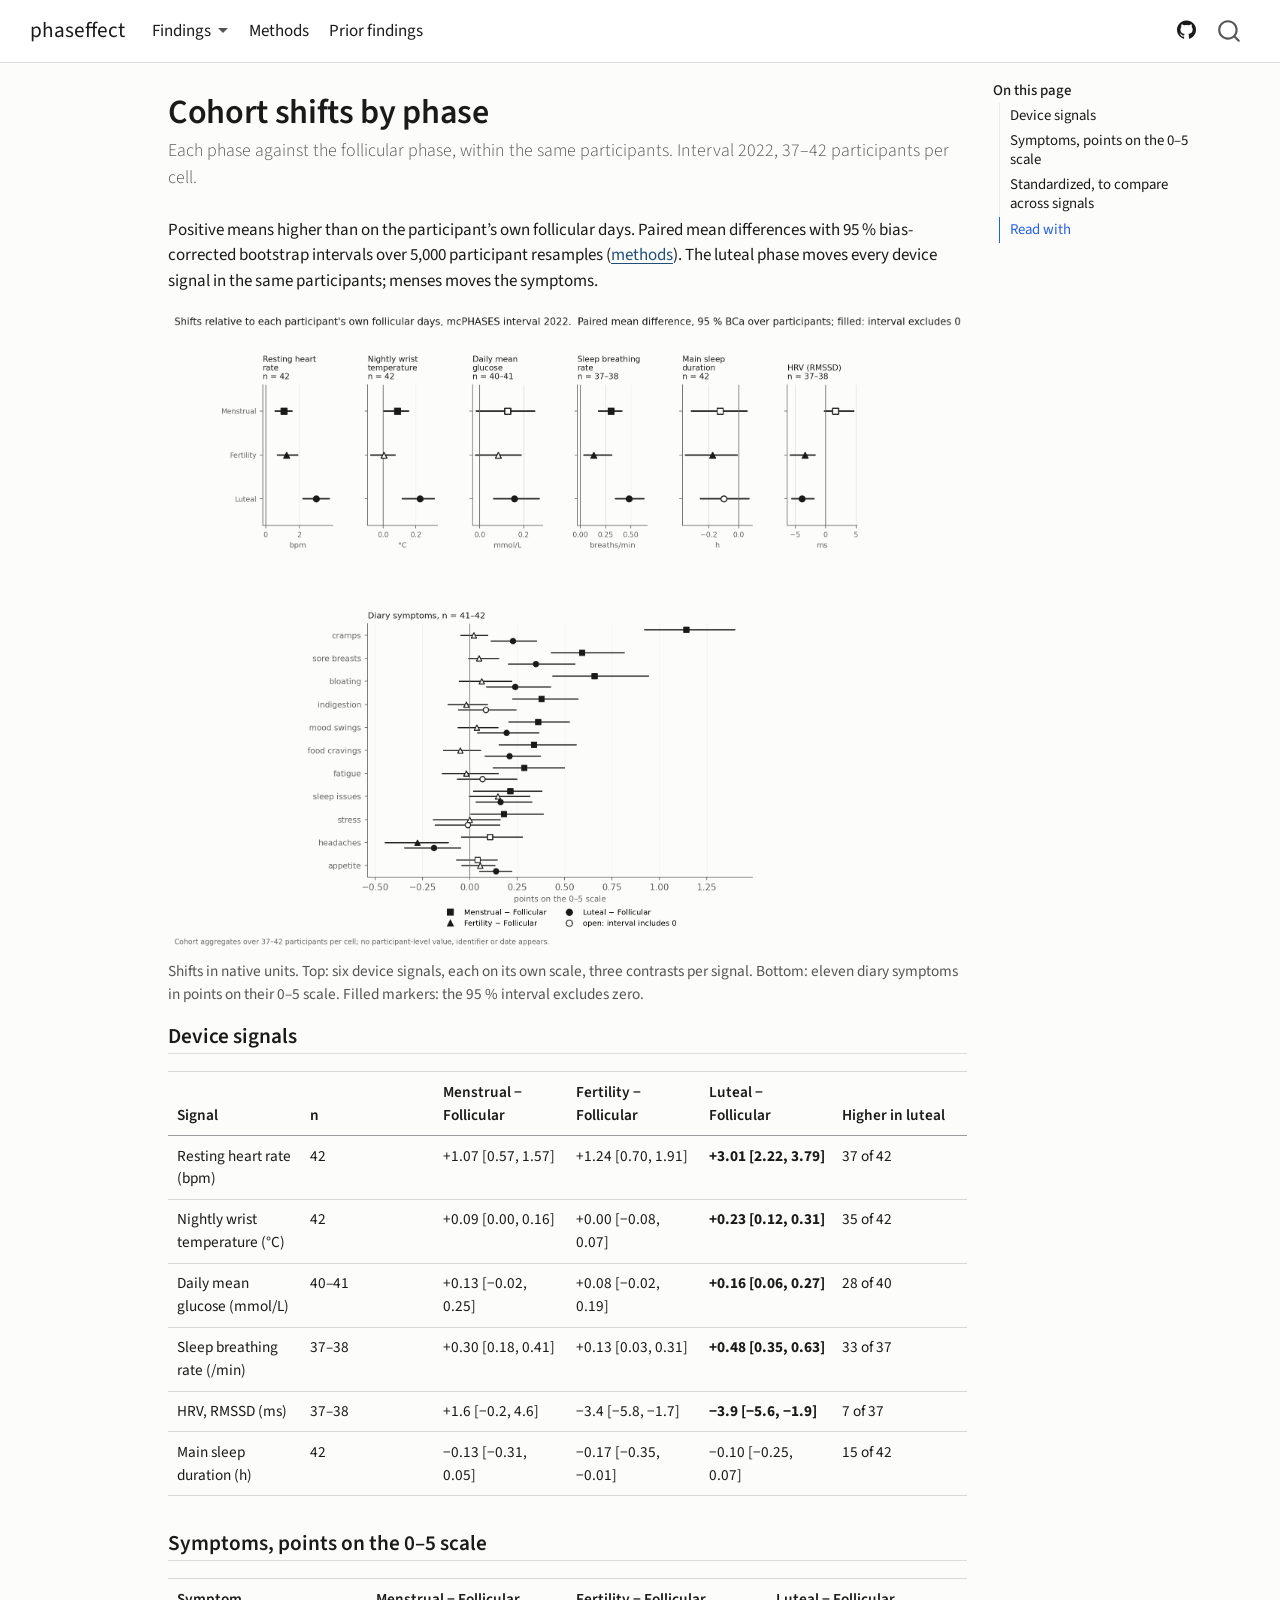
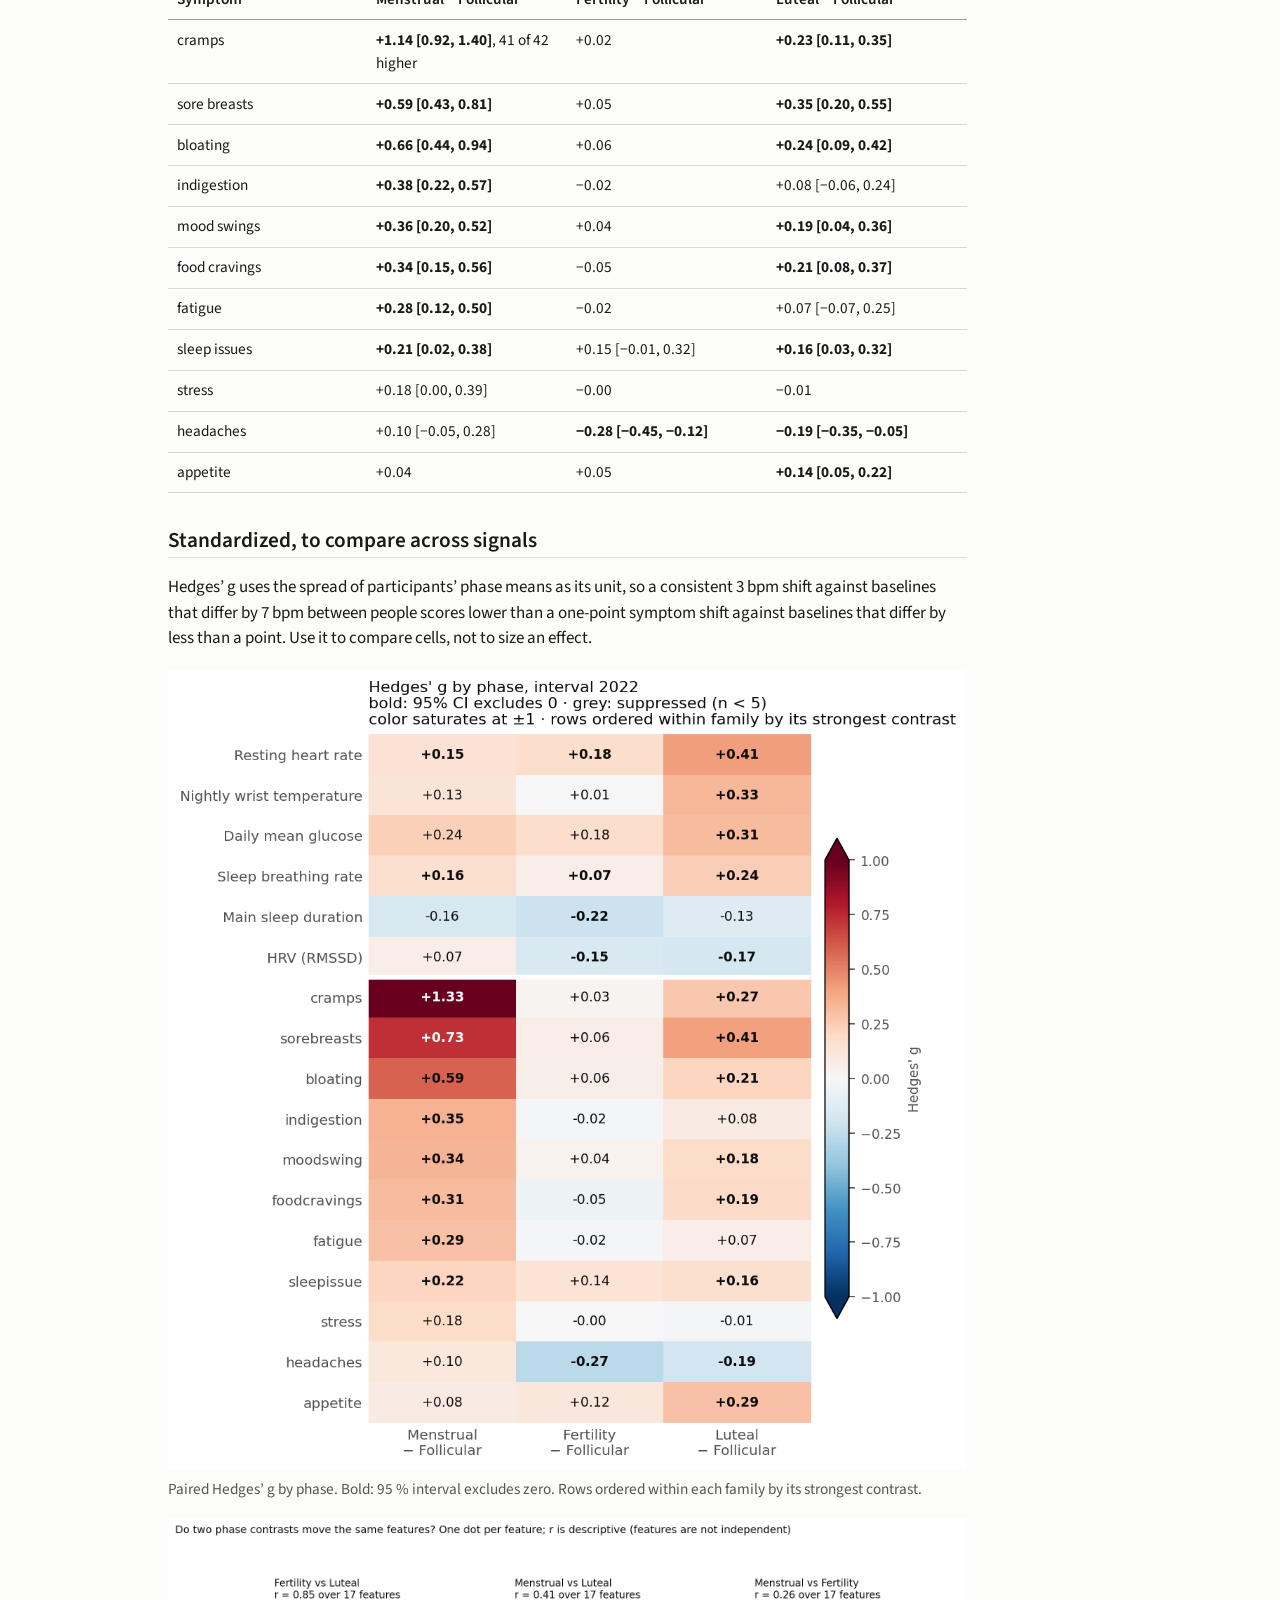
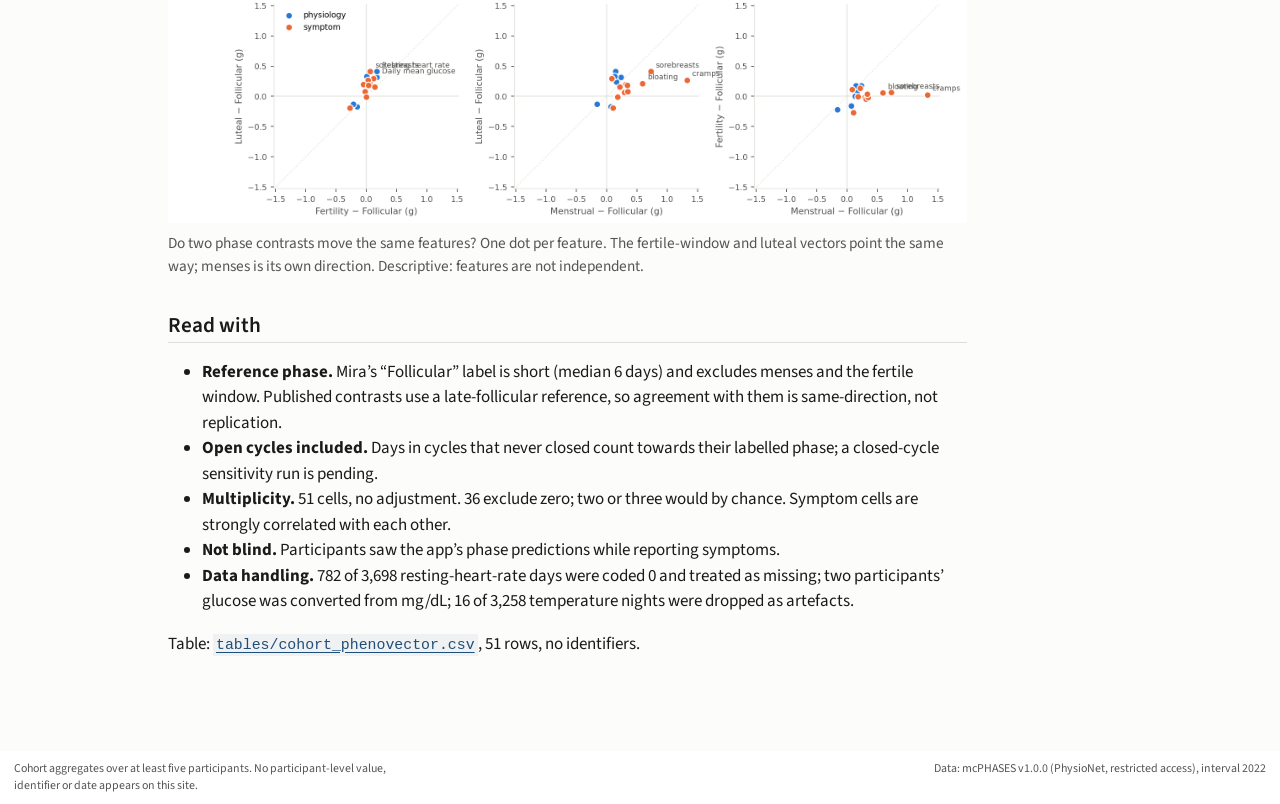
==== docs/cohort-shifts.html @ 72ca461b "Initial commit" ====
<!DOCTYPE html>
<html xmlns="http://www.w3.org/1999/xhtml" lang="en" xml:lang="en"><head>

<meta charset="utf-8">
<meta name="generator" content="quarto-1.8.27">

<meta name="viewport" content="width=device-width, initial-scale=1.0, user-scalable=yes">


<title>Cohort shifts by phase – phaseffect</title>
<style>
code{white-space: pre-wrap;}
span.smallcaps{font-variant: small-caps;}
div.columns{display: flex; gap: min(4vw, 1.5em);}
div.column{flex: auto; overflow-x: auto;}
div.hanging-indent{margin-left: 1.5em; text-indent: -1.5em;}
ul.task-list{list-style: none;}
ul.task-list li input[type="checkbox"] {
  width: 0.8em;
  margin: 0 0.8em 0.2em -1em; /* quarto-specific, see https://github.com/quarto-dev/quarto-cli/issues/4556 */ 
  vertical-align: middle;
}
</style>


<script src="site_libs/quarto-nav/quarto-nav.js"></script>
<script src="site_libs/quarto-nav/headroom.min.js"></script>
<script src="site_libs/clipboard/clipboard.min.js"></script>
<script src="site_libs/quarto-search/autocomplete.umd.js"></script>
<script src="site_libs/quarto-search/fuse.min.js"></script>
<script src="site_libs/quarto-search/quarto-search.js"></script>
<meta name="quarto:offset" content="./">
<script src="site_libs/quarto-html/quarto.js" type="module"></script>
<script src="site_libs/quarto-html/tabsets/tabsets.js" type="module"></script>
<script src="site_libs/quarto-html/axe/axe-check.js" type="module"></script>
<script src="site_libs/quarto-html/popper.min.js"></script>
<script src="site_libs/quarto-html/tippy.umd.min.js"></script>
<script src="site_libs/quarto-html/anchor.min.js"></script>
<link href="site_libs/quarto-html/tippy.css" rel="stylesheet">
<link href="site_libs/quarto-html/quarto-syntax-highlighting-ed96de9b727972fe78a7b5d16c58bf87.css" rel="stylesheet" id="quarto-text-highlighting-styles">
<script src="site_libs/bootstrap/bootstrap.min.js"></script>
<link href="site_libs/bootstrap/bootstrap-icons.css" rel="stylesheet">
<link href="site_libs/bootstrap/bootstrap-5b4ad623e5705c0698d39aec6f10cf02.min.css" rel="stylesheet" append-hash="true" id="quarto-bootstrap" data-mode="light">
<script id="quarto-search-options" type="application/json">{
  "location": "navbar",
  "copy-button": false,
  "collapse-after": 3,
  "panel-placement": "end",
  "type": "overlay",
  "limit": 50,
  "keyboard-shortcut": [
    "f",
    "/",
    "s"
  ],
  "show-item-context": false,
  "language": {
    "search-no-results-text": "No results",
    "search-matching-documents-text": "matching documents",
    "search-copy-link-title": "Copy link to search",
    "search-hide-matches-text": "Hide additional matches",
    "search-more-match-text": "more match in this document",
    "search-more-matches-text": "more matches in this document",
    "search-clear-button-title": "Clear",
    "search-text-placeholder": "",
    "search-detached-cancel-button-title": "Cancel",
    "search-submit-button-title": "Submit",
    "search-label": "Search"
  }
}</script>


<link rel="stylesheet" href="styles.css">
</head>

<body class="nav-fixed quarto-light">

<div id="quarto-search-results"></div>
  <header id="quarto-header" class="headroom fixed-top">
    <nav class="navbar navbar-expand-lg " data-bs-theme="dark">
      <div class="navbar-container container-fluid">
      <div class="navbar-brand-container mx-auto">
    <a class="navbar-brand" href="./index.html">
    <span class="navbar-title">phaseffect</span>
    </a>
  </div>
            <div id="quarto-search" class="" title="Search"></div>
          <button class="navbar-toggler" type="button" data-bs-toggle="collapse" data-bs-target="#navbarCollapse" aria-controls="navbarCollapse" role="menu" aria-expanded="false" aria-label="Toggle navigation" onclick="if (window.quartoToggleHeadroom) { window.quartoToggleHeadroom(); }">
  <span class="navbar-toggler-icon"></span>
</button>
          <div class="collapse navbar-collapse" id="navbarCollapse">
            <ul class="navbar-nav navbar-nav-scroll me-auto">
  <li class="nav-item dropdown ">
    <a class="nav-link dropdown-toggle" href="#" id="nav-menu-findings" role="link" data-bs-toggle="dropdown" aria-expanded="false">
 <span class="menu-text">Findings</span>
    </a>
    <ul class="dropdown-menu" aria-labelledby="nav-menu-findings">    
        <li>
    <a class="dropdown-item" href="./cohort-shifts.html">
 <span class="dropdown-text">Cohort shifts by phase</span></a>
  </li>  
        <li>
    <a class="dropdown-item" href="./repeatability.html">
 <span class="dropdown-text">Does a person’s shift repeat?</span></a>
  </li>  
    </ul>
  </li>
  <li class="nav-item">
    <a class="nav-link" href="./methods.html"> 
<span class="menu-text">Methods</span></a>
  </li>  
  <li class="nav-item">
    <a class="nav-link" href="./prior-findings.html"> 
<span class="menu-text">Prior findings</span></a>
  </li>  
</ul>
            <ul class="navbar-nav navbar-nav-scroll ms-auto">
  <li class="nav-item compact">
    <a class="nav-link" href="https://github.com/sangyu/phaseffect"> <i class="bi bi-github" role="img" aria-label="GitHub">
</i> 
<span class="menu-text"></span></a>
  </li>  
</ul>
          </div> <!-- /navcollapse -->
            <div class="quarto-navbar-tools">
</div>
      </div> <!-- /container-fluid -->
    </nav>
</header>
<!-- content -->
<div id="quarto-content" class="quarto-container page-columns page-rows-contents page-layout-article page-navbar">
<!-- sidebar -->
<!-- margin-sidebar -->
    <div id="quarto-margin-sidebar" class="sidebar margin-sidebar">
        <nav id="TOC" role="doc-toc" class="toc-active">
    <h2 id="toc-title">On this page</h2>
   
  <ul class="collapse">
  <li><a href="#device-signals" id="toc-device-signals" class="nav-link active" data-scroll-target="#device-signals">Device signals</a></li>
  <li><a href="#symptoms-points-on-the-05-scale" id="toc-symptoms-points-on-the-05-scale" class="nav-link" data-scroll-target="#symptoms-points-on-the-05-scale">Symptoms, points on the 0–5 scale</a></li>
  <li><a href="#standardized-to-compare-across-signals" id="toc-standardized-to-compare-across-signals" class="nav-link" data-scroll-target="#standardized-to-compare-across-signals">Standardized, to compare across signals</a></li>
  <li><a href="#read-with" id="toc-read-with" class="nav-link" data-scroll-target="#read-with">Read with</a></li>
  </ul>
</nav>
    </div>
<!-- main -->
<main class="content" id="quarto-document-content">

<header id="title-block-header" class="quarto-title-block default">
<div class="quarto-title">
<h1 class="title">Cohort shifts by phase</h1>
<p class="subtitle lead">Each phase against the follicular phase, within the same participants. Interval 2022, 37–42 participants per cell.</p>
</div>



<div class="quarto-title-meta">

    
  
    
  </div>
  


</header>


<p>Positive means higher than on the participant’s own follicular days. Paired mean differences with 95 % bias-corrected bootstrap intervals over 5,000 participant resamples (<a href="./methods.html">methods</a>). The luteal phase moves every device signal in the same participants; menses moves the symptoms.</p>
<div class="quarto-figure quarto-figure-left">
<figure class="figure">
<p><img src="figures/F1_cohort_shifts.png" class="img-fluid figure-img"></p>
<figcaption>Shifts in native units. Top: six device signals, each on its own scale, three contrasts per signal. Bottom: eleven diary symptoms in points on their 0–5 scale. Filled markers: the 95 % interval excludes zero.</figcaption>
</figure>
</div>
<section id="device-signals" class="level2">
<h2 class="anchored" data-anchor-id="device-signals">Device signals</h2>
<table class="caption-top table">
<colgroup>
<col style="width: 16%">
<col style="width: 16%">
<col style="width: 16%">
<col style="width: 16%">
<col style="width: 16%">
<col style="width: 16%">
</colgroup>
<thead>
<tr class="header">
<th>Signal</th>
<th>n</th>
<th>Menstrual − Follicular</th>
<th>Fertility − Follicular</th>
<th>Luteal − Follicular</th>
<th>Higher in luteal</th>
</tr>
</thead>
<tbody>
<tr class="odd">
<td>Resting heart rate (bpm)</td>
<td>42</td>
<td>+1.07 [0.57, 1.57]</td>
<td>+1.24 [0.70, 1.91]</td>
<td><strong>+3.01 [2.22, 3.79]</strong></td>
<td>37 of 42</td>
</tr>
<tr class="even">
<td>Nightly wrist temperature (°C)</td>
<td>42</td>
<td>+0.09 [0.00, 0.16]</td>
<td>+0.00 [−0.08, 0.07]</td>
<td><strong>+0.23 [0.12, 0.31]</strong></td>
<td>35 of 42</td>
</tr>
<tr class="odd">
<td>Daily mean glucose (mmol/L)</td>
<td>40–41</td>
<td>+0.13 [−0.02, 0.25]</td>
<td>+0.08 [−0.02, 0.19]</td>
<td><strong>+0.16 [0.06, 0.27]</strong></td>
<td>28 of 40</td>
</tr>
<tr class="even">
<td>Sleep breathing rate (/min)</td>
<td>37–38</td>
<td>+0.30 [0.18, 0.41]</td>
<td>+0.13 [0.03, 0.31]</td>
<td><strong>+0.48 [0.35, 0.63]</strong></td>
<td>33 of 37</td>
</tr>
<tr class="odd">
<td>HRV, RMSSD (ms)</td>
<td>37–38</td>
<td>+1.6 [−0.2, 4.6]</td>
<td>−3.4 [−5.8, −1.7]</td>
<td><strong>−3.9 [−5.6, −1.9]</strong></td>
<td>7 of 37</td>
</tr>
<tr class="even">
<td>Main sleep duration (h)</td>
<td>42</td>
<td>−0.13 [−0.31, 0.05]</td>
<td>−0.17 [−0.35, −0.01]</td>
<td>−0.10 [−0.25, 0.07]</td>
<td>15 of 42</td>
</tr>
</tbody>
</table>
</section>
<section id="symptoms-points-on-the-05-scale" class="level2">
<h2 class="anchored" data-anchor-id="symptoms-points-on-the-05-scale">Symptoms, points on the 0–5 scale</h2>
<table class="caption-top table">
<colgroup>
<col style="width: 25%">
<col style="width: 25%">
<col style="width: 25%">
<col style="width: 25%">
</colgroup>
<thead>
<tr class="header">
<th>Symptom</th>
<th>Menstrual − Follicular</th>
<th>Fertility − Follicular</th>
<th>Luteal − Follicular</th>
</tr>
</thead>
<tbody>
<tr class="odd">
<td>cramps</td>
<td><strong>+1.14 [0.92, 1.40]</strong>, 41 of 42 higher</td>
<td>+0.02</td>
<td><strong>+0.23 [0.11, 0.35]</strong></td>
</tr>
<tr class="even">
<td>sore breasts</td>
<td><strong>+0.59 [0.43, 0.81]</strong></td>
<td>+0.05</td>
<td><strong>+0.35 [0.20, 0.55]</strong></td>
</tr>
<tr class="odd">
<td>bloating</td>
<td><strong>+0.66 [0.44, 0.94]</strong></td>
<td>+0.06</td>
<td><strong>+0.24 [0.09, 0.42]</strong></td>
</tr>
<tr class="even">
<td>indigestion</td>
<td><strong>+0.38 [0.22, 0.57]</strong></td>
<td>−0.02</td>
<td>+0.08 [−0.06, 0.24]</td>
</tr>
<tr class="odd">
<td>mood swings</td>
<td><strong>+0.36 [0.20, 0.52]</strong></td>
<td>+0.04</td>
<td><strong>+0.19 [0.04, 0.36]</strong></td>
</tr>
<tr class="even">
<td>food cravings</td>
<td><strong>+0.34 [0.15, 0.56]</strong></td>
<td>−0.05</td>
<td><strong>+0.21 [0.08, 0.37]</strong></td>
</tr>
<tr class="odd">
<td>fatigue</td>
<td><strong>+0.28 [0.12, 0.50]</strong></td>
<td>−0.02</td>
<td>+0.07 [−0.07, 0.25]</td>
</tr>
<tr class="even">
<td>sleep issues</td>
<td><strong>+0.21 [0.02, 0.38]</strong></td>
<td>+0.15 [−0.01, 0.32]</td>
<td><strong>+0.16 [0.03, 0.32]</strong></td>
</tr>
<tr class="odd">
<td>stress</td>
<td>+0.18 [0.00, 0.39]</td>
<td>−0.00</td>
<td>−0.01</td>
</tr>
<tr class="even">
<td>headaches</td>
<td>+0.10 [−0.05, 0.28]</td>
<td><strong>−0.28 [−0.45, −0.12]</strong></td>
<td><strong>−0.19 [−0.35, −0.05]</strong></td>
</tr>
<tr class="odd">
<td>appetite</td>
<td>+0.04</td>
<td>+0.05</td>
<td><strong>+0.14 [0.05, 0.22]</strong></td>
</tr>
</tbody>
</table>
</section>
<section id="standardized-to-compare-across-signals" class="level2">
<h2 class="anchored" data-anchor-id="standardized-to-compare-across-signals">Standardized, to compare across signals</h2>
<p>Hedges’ g uses the spread of participants’ phase means as its unit, so a consistent 3 bpm shift against baselines that differ by 7 bpm between people scores lower than a one-point symptom shift against baselines that differ by less than a point. Use it to compare cells, not to size an effect.</p>
<div class="quarto-figure quarto-figure-left">
<figure class="figure">
<p><img src="figures/P2_phenovector_heatmap.png" class="img-fluid figure-img"></p>
<figcaption>Paired Hedges’ g by phase. Bold: 95 % interval excludes zero. Rows ordered within each family by its strongest contrast.</figcaption>
</figure>
</div>
<div class="quarto-figure quarto-figure-left">
<figure class="figure">
<p><img src="figures/P3_vector_pairs.png" class="img-fluid figure-img"></p>
<figcaption>Do two phase contrasts move the same features? One dot per feature. The fertile-window and luteal vectors point the same way; menses is its own direction. Descriptive: features are not independent.</figcaption>
</figure>
</div>
</section>
<section id="read-with" class="level2">
<h2 class="anchored" data-anchor-id="read-with">Read with</h2>
<ul>
<li><strong>Reference phase.</strong> Mira’s “Follicular” label is short (median 6 days) and excludes menses and the fertile window. Published contrasts use a late-follicular reference, so agreement with them is same-direction, not replication.</li>
<li><strong>Open cycles included.</strong> Days in cycles that never closed count towards their labelled phase; a closed-cycle sensitivity run is pending.</li>
<li><strong>Multiplicity.</strong> 51 cells, no adjustment. 36 exclude zero; two or three would by chance. Symptom cells are strongly correlated with each other.</li>
<li><strong>Not blind.</strong> Participants saw the app’s phase predictions while reporting symptoms.</li>
<li><strong>Data handling.</strong> 782 of 3,698 resting-heart-rate days were coded 0 and treated as missing; two participants’ glucose was converted from mg/dL; 16 of 3,258 temperature nights were dropped as artefacts.</li>
</ul>
<p>Table: <a href="tables/cohort_phenovector.csv"><code>tables/cohort_phenovector.csv</code></a>, 51 rows, no identifiers.</p>


</section>

</main> <!-- /main -->
<script id="quarto-html-after-body" type="application/javascript">
  window.document.addEventListener("DOMContentLoaded", function (event) {
    const icon = "";
    const anchorJS = new window.AnchorJS();
    anchorJS.options = {
      placement: 'right',
      icon: icon
    };
    anchorJS.add('.anchored');
    const isCodeAnnotation = (el) => {
      for (const clz of el.classList) {
        if (clz.startsWith('code-annotation-')) {                     
          return true;
        }
      }
      return false;
    }
    const onCopySuccess = function(e) {
      // button target
      const button = e.trigger;
      // don't keep focus
      button.blur();
      // flash "checked"
      button.classList.add('code-copy-button-checked');
      var currentTitle = button.getAttribute("title");
      button.setAttribute("title", "Copied!");
      let tooltip;
      if (window.bootstrap) {
        button.setAttribute("data-bs-toggle", "tooltip");
        button.setAttribute("data-bs-placement", "left");
        button.setAttribute("data-bs-title", "Copied!");
        tooltip = new bootstrap.Tooltip(button, 
          { trigger: "manual", 
            customClass: "code-copy-button-tooltip",
            offset: [0, -8]});
        tooltip.show();    
      }
      setTimeout(function() {
        if (tooltip) {
          tooltip.hide();
          button.removeAttribute("data-bs-title");
          button.removeAttribute("data-bs-toggle");
          button.removeAttribute("data-bs-placement");
        }
        button.setAttribute("title", currentTitle);
        button.classList.remove('code-copy-button-checked');
      }, 1000);
      // clear code selection
      e.clearSelection();
    }
    const getTextToCopy = function(trigger) {
      const outerScaffold = trigger.parentElement.cloneNode(true);
      const codeEl = outerScaffold.querySelector('code');
      for (const childEl of codeEl.children) {
        if (isCodeAnnotation(childEl)) {
          childEl.remove();
        }
      }
      return codeEl.innerText;
    }
    const clipboard = new window.ClipboardJS('.code-copy-button:not([data-in-quarto-modal])', {
      text: getTextToCopy
    });
    clipboard.on('success', onCopySuccess);
    if (window.document.getElementById('quarto-embedded-source-code-modal')) {
      const clipboardModal = new window.ClipboardJS('.code-copy-button[data-in-quarto-modal]', {
        text: getTextToCopy,
        container: window.document.getElementById('quarto-embedded-source-code-modal')
      });
      clipboardModal.on('success', onCopySuccess);
    }
      var localhostRegex = new RegExp(/^(?:http|https):\/\/localhost\:?[0-9]*\//);
      var mailtoRegex = new RegExp(/^mailto:/);
        var filterRegex = new RegExp("https:\/\/sangyu\.github\.io\/phaseffect");
      var isInternal = (href) => {
          return filterRegex.test(href) || localhostRegex.test(href) || mailtoRegex.test(href);
      }
      // Inspect non-navigation links and adorn them if external
     var links = window.document.querySelectorAll('a[href]:not(.nav-link):not(.navbar-brand):not(.toc-action):not(.sidebar-link):not(.sidebar-item-toggle):not(.pagination-link):not(.no-external):not([aria-hidden]):not(.dropdown-item):not(.quarto-navigation-tool):not(.about-link)');
      for (var i=0; i<links.length; i++) {
        const link = links[i];
        if (!isInternal(link.href)) {
          // undo the damage that might have been done by quarto-nav.js in the case of
          // links that we want to consider external
          if (link.dataset.originalHref !== undefined) {
            link.href = link.dataset.originalHref;
          }
            // target, if specified
            link.setAttribute("target", "_blank");
            if (link.getAttribute("rel") === null) {
              link.setAttribute("rel", "noopener");
            }
        }
      }
    function tippyHover(el, contentFn, onTriggerFn, onUntriggerFn) {
      const config = {
        allowHTML: true,
        maxWidth: 500,
        delay: 100,
        arrow: false,
        appendTo: function(el) {
            return el.parentElement;
        },
        interactive: true,
        interactiveBorder: 10,
        theme: 'quarto',
        placement: 'bottom-start',
      };
      if (contentFn) {
        config.content = contentFn;
      }
      if (onTriggerFn) {
        config.onTrigger = onTriggerFn;
      }
      if (onUntriggerFn) {
        config.onUntrigger = onUntriggerFn;
      }
      window.tippy(el, config); 
    }
    const noterefs = window.document.querySelectorAll('a[role="doc-noteref"]');
    for (var i=0; i<noterefs.length; i++) {
      const ref = noterefs[i];
      tippyHover(ref, function() {
        // use id or data attribute instead here
        let href = ref.getAttribute('data-footnote-href') || ref.getAttribute('href');
        try { href = new URL(href).hash; } catch {}
        const id = href.replace(/^#\/?/, "");
        const note = window.document.getElementById(id);
        if (note) {
          return note.innerHTML;
        } else {
          return "";
        }
      });
    }
    const xrefs = window.document.querySelectorAll('a.quarto-xref');
    const processXRef = (id, note) => {
      // Strip column container classes
      const stripColumnClz = (el) => {
        el.classList.remove("page-full", "page-columns");
        if (el.children) {
          for (const child of el.children) {
            stripColumnClz(child);
          }
        }
      }
      stripColumnClz(note)
      if (id === null || id.startsWith('sec-')) {
        // Special case sections, only their first couple elements
        const container = document.createElement("div");
        if (note.children && note.children.length > 2) {
          container.appendChild(note.children[0].cloneNode(true));
          for (let i = 1; i < note.children.length; i++) {
            const child = note.children[i];
            if (child.tagName === "P" && child.innerText === "") {
              continue;
            } else {
              container.appendChild(child.cloneNode(true));
              break;
            }
          }
          if (window.Quarto?.typesetMath) {
            window.Quarto.typesetMath(container);
          }
          return container.innerHTML
        } else {
          if (window.Quarto?.typesetMath) {
            window.Quarto.typesetMath(note);
          }
          return note.innerHTML;
        }
      } else {
        // Remove any anchor links if they are present
        const anchorLink = note.querySelector('a.anchorjs-link');
        if (anchorLink) {
          anchorLink.remove();
        }
        if (window.Quarto?.typesetMath) {
          window.Quarto.typesetMath(note);
        }
        if (note.classList.contains("callout")) {
          return note.outerHTML;
        } else {
          return note.innerHTML;
        }
      }
    }
    for (var i=0; i<xrefs.length; i++) {
      const xref = xrefs[i];
      tippyHover(xref, undefined, function(instance) {
        instance.disable();
        let url = xref.getAttribute('href');
        let hash = undefined; 
        if (url.startsWith('#')) {
          hash = url;
        } else {
          try { hash = new URL(url).hash; } catch {}
        }
        if (hash) {
          const id = hash.replace(/^#\/?/, "");
          const note = window.document.getElementById(id);
          if (note !== null) {
            try {
              const html = processXRef(id, note.cloneNode(true));
              instance.setContent(html);
            } finally {
              instance.enable();
              instance.show();
            }
          } else {
            // See if we can fetch this
            fetch(url.split('#')[0])
            .then(res => res.text())
            .then(html => {
              const parser = new DOMParser();
              const htmlDoc = parser.parseFromString(html, "text/html");
              const note = htmlDoc.getElementById(id);
              if (note !== null) {
                const html = processXRef(id, note);
                instance.setContent(html);
              } 
            }).finally(() => {
              instance.enable();
              instance.show();
            });
          }
        } else {
          // See if we can fetch a full url (with no hash to target)
          // This is a special case and we should probably do some content thinning / targeting
          fetch(url)
          .then(res => res.text())
          .then(html => {
            const parser = new DOMParser();
            const htmlDoc = parser.parseFromString(html, "text/html");
            const note = htmlDoc.querySelector('main.content');
            if (note !== null) {
              // This should only happen for chapter cross references
              // (since there is no id in the URL)
              // remove the first header
              if (note.children.length > 0 && note.children[0].tagName === "HEADER") {
                note.children[0].remove();
              }
              const html = processXRef(null, note);
              instance.setContent(html);
            } 
          }).finally(() => {
            instance.enable();
            instance.show();
          });
        }
      }, function(instance) {
      });
    }
        let selectedAnnoteEl;
        const selectorForAnnotation = ( cell, annotation) => {
          let cellAttr = 'data-code-cell="' + cell + '"';
          let lineAttr = 'data-code-annotation="' +  annotation + '"';
          const selector = 'span[' + cellAttr + '][' + lineAttr + ']';
          return selector;
        }
        const selectCodeLines = (annoteEl) => {
          const doc = window.document;
          const targetCell = annoteEl.getAttribute("data-target-cell");
          const targetAnnotation = annoteEl.getAttribute("data-target-annotation");
          const annoteSpan = window.document.querySelector(selectorForAnnotation(targetCell, targetAnnotation));
          const lines = annoteSpan.getAttribute("data-code-lines").split(",");
          const lineIds = lines.map((line) => {
            return targetCell + "-" + line;
          })
          let top = null;
          let height = null;
          let parent = null;
          if (lineIds.length > 0) {
              //compute the position of the single el (top and bottom and make a div)
              const el = window.document.getElementById(lineIds[0]);
              top = el.offsetTop;
              height = el.offsetHeight;
              parent = el.parentElement.parentElement;
            if (lineIds.length > 1) {
              const lastEl = window.document.getElementById(lineIds[lineIds.length - 1]);
              const bottom = lastEl.offsetTop + lastEl.offsetHeight;
              height = bottom - top;
            }
            if (top !== null && height !== null && parent !== null) {
              // cook up a div (if necessary) and position it 
              let div = window.document.getElementById("code-annotation-line-highlight");
              if (div === null) {
                div = window.document.createElement("div");
                div.setAttribute("id", "code-annotation-line-highlight");
                div.style.position = 'absolute';
                parent.appendChild(div);
              }
              div.style.top = top - 2 + "px";
              div.style.height = height + 4 + "px";
              div.style.left = 0;
              let gutterDiv = window.document.getElementById("code-annotation-line-highlight-gutter");
              if (gutterDiv === null) {
                gutterDiv = window.document.createElement("div");
                gutterDiv.setAttribute("id", "code-annotation-line-highlight-gutter");
                gutterDiv.style.position = 'absolute';
                const codeCell = window.document.getElementById(targetCell);
                const gutter = codeCell.querySelector('.code-annotation-gutter');
                gutter.appendChild(gutterDiv);
              }
              gutterDiv.style.top = top - 2 + "px";
              gutterDiv.style.height = height + 4 + "px";
            }
            selectedAnnoteEl = annoteEl;
          }
        };
        const unselectCodeLines = () => {
          const elementsIds = ["code-annotation-line-highlight", "code-annotation-line-highlight-gutter"];
          elementsIds.forEach((elId) => {
            const div = window.document.getElementById(elId);
            if (div) {
              div.remove();
            }
          });
          selectedAnnoteEl = undefined;
        };
          // Handle positioning of the toggle
      window.addEventListener(
        "resize",
        throttle(() => {
          elRect = undefined;
          if (selectedAnnoteEl) {
            selectCodeLines(selectedAnnoteEl);
          }
        }, 10)
      );
      function throttle(fn, ms) {
      let throttle = false;
      let timer;
        return (...args) => {
          if(!throttle) { // first call gets through
              fn.apply(this, args);
              throttle = true;
          } else { // all the others get throttled
              if(timer) clearTimeout(timer); // cancel #2
              timer = setTimeout(() => {
                fn.apply(this, args);
                timer = throttle = false;
              }, ms);
          }
        };
      }
        // Attach click handler to the DT
        const annoteDls = window.document.querySelectorAll('dt[data-target-cell]');
        for (const annoteDlNode of annoteDls) {
          annoteDlNode.addEventListener('click', (event) => {
            const clickedEl = event.target;
            if (clickedEl !== selectedAnnoteEl) {
              unselectCodeLines();
              const activeEl = window.document.querySelector('dt[data-target-cell].code-annotation-active');
              if (activeEl) {
                activeEl.classList.remove('code-annotation-active');
              }
              selectCodeLines(clickedEl);
              clickedEl.classList.add('code-annotation-active');
            } else {
              // Unselect the line
              unselectCodeLines();
              clickedEl.classList.remove('code-annotation-active');
            }
          });
        }
    const findCites = (el) => {
      const parentEl = el.parentElement;
      if (parentEl) {
        const cites = parentEl.dataset.cites;
        if (cites) {
          return {
            el,
            cites: cites.split(' ')
          };
        } else {
          return findCites(el.parentElement)
        }
      } else {
        return undefined;
      }
    };
    var bibliorefs = window.document.querySelectorAll('a[role="doc-biblioref"]');
    for (var i=0; i<bibliorefs.length; i++) {
      const ref = bibliorefs[i];
      const citeInfo = findCites(ref);
      if (citeInfo) {
        tippyHover(citeInfo.el, function() {
          var popup = window.document.createElement('div');
          citeInfo.cites.forEach(function(cite) {
            var citeDiv = window.document.createElement('div');
            citeDiv.classList.add('hanging-indent');
            citeDiv.classList.add('csl-entry');
            var biblioDiv = window.document.getElementById('ref-' + cite);
            if (biblioDiv) {
              citeDiv.innerHTML = biblioDiv.innerHTML;
            }
            popup.appendChild(citeDiv);
          });
          return popup.innerHTML;
        });
      }
    }
  });
  </script>
</div> <!-- /content -->
<footer class="footer">
  <div class="nav-footer">
    <div class="nav-footer-left">
<p>Cohort aggregates over at least five participants. No participant-level value, identifier or date appears on this site.</p>
</div>   
    <div class="nav-footer-center">
      &nbsp;
    </div>
    <div class="nav-footer-right">
<p>Data: mcPHASES v1.0.0 (PhysioNet, restricted access), interval 2022</p>
</div>
  </div>
</footer>




</body></html>
---- docs/site_libs/quarto-html/tippy.css ----
.tippy-box[data-animation=fade][data-state=hidden]{opacity:0}[data-tippy-root]{max-width:calc(100vw - 10px)}.tippy-box{position:relative;background-color:#333;color:#fff;border-radius:4px;font-size:14px;line-height:1.4;white-space:normal;outline:0;transition-property:transform,visibility,opacity}.tippy-box[data-placement^=top]>.tippy-arrow{bottom:0}.tippy-box[data-placement^=top]>.tippy-arrow:before{bottom:-7px;left:0;border-width:8px 8px 0;border-top-color:initial;transform-origin:center top}.tippy-box[data-placement^=bottom]>.tippy-arrow{top:0}.tippy-box[data-placement^=bottom]>.tippy-arrow:before{top:-7px;left:0;border-width:0 8px 8px;border-bottom-color:initial;transform-origin:center bottom}.tippy-box[data-placement^=left]>.tippy-arrow{right:0}.tippy-box[data-placement^=left]>.tippy-arrow:before{border-width:8px 0 8px 8px;border-left-color:initial;right:-7px;transform-origin:center left}.tippy-box[data-placement^=right]>.tippy-arrow{left:0}.tippy-box[data-placement^=right]>.tippy-arrow:before{left:-7px;border-width:8px 8px 8px 0;border-right-color:initial;transform-origin:center right}.tippy-box[data-inertia][data-state=visible]{transition-timing-function:cubic-bezier(.54,1.5,.38,1.11)}.tippy-arrow{width:16px;height:16px;color:#333}.tippy-arrow:before{content:"";position:absolute;border-color:transparent;border-style:solid}.tippy-content{position:relative;padding:5px 9px;z-index:1}
---- docs/site_libs/quarto-html/quarto-syntax-highlighting-ed96de9b727972fe78a7b5d16c58bf87.css ----
/* quarto syntax highlight colors */
:root {
  --quarto-hl-ot-color: #003B4F;
  --quarto-hl-at-color: #657422;
  --quarto-hl-ss-color: #20794D;
  --quarto-hl-an-color: #5E5E5E;
  --quarto-hl-fu-color: #4758AB;
  --quarto-hl-st-color: #20794D;
  --quarto-hl-cf-color: #003B4F;
  --quarto-hl-op-color: #5E5E5E;
  --quarto-hl-er-color: #AD0000;
  --quarto-hl-bn-color: #AD0000;
  --quarto-hl-al-color: #AD0000;
  --quarto-hl-va-color: #111111;
  --quarto-hl-bu-color: inherit;
  --quarto-hl-ex-color: inherit;
  --quarto-hl-pp-color: #AD0000;
  --quarto-hl-in-color: #5E5E5E;
  --quarto-hl-vs-color: #20794D;
  --quarto-hl-wa-color: #5E5E5E;
  --quarto-hl-do-color: #5E5E5E;
  --quarto-hl-im-color: #00769E;
  --quarto-hl-ch-color: #20794D;
  --quarto-hl-dt-color: #AD0000;
  --quarto-hl-fl-color: #AD0000;
  --quarto-hl-co-color: #5E5E5E;
  --quarto-hl-cv-color: #5E5E5E;
  --quarto-hl-cn-color: #8f5902;
  --quarto-hl-sc-color: #5E5E5E;
  --quarto-hl-dv-color: #AD0000;
  --quarto-hl-kw-color: #003B4F;
}

/* other quarto variables */
:root {
  --quarto-font-monospace: SFMono-Regular, Menlo, Monaco, Consolas, "Liberation Mono", "Courier New", monospace;
}

/* syntax highlight based on Pandoc's rules */
pre > code.sourceCode > span {
  color: #003B4F;
}

code.sourceCode > span {
  color: #003B4F;
}

div.sourceCode,
div.sourceCode pre.sourceCode {
  color: #003B4F;
}

/* Normal */
code span {
  color: #003B4F;
}

/* Alert */
code span.al {
  color: #AD0000;
  font-style: inherit;
}

/* Annotation */
code span.an {
  color: #5E5E5E;
  font-style: inherit;
}

/* Attribute */
code span.at {
  color: #657422;
  font-style: inherit;
}

/* BaseN */
code span.bn {
  color: #AD0000;
  font-style: inherit;
}

/* BuiltIn */
code span.bu {
  font-style: inherit;
}

/* ControlFlow */
code span.cf {
  color: #003B4F;
  font-weight: bold;
  font-style: inherit;
}

/* Char */
code span.ch {
  color: #20794D;
  font-style: inherit;
}

/* Constant */
code span.cn {
  color: #8f5902;
  font-style: inherit;
}

/* Comment */
code span.co {
  color: #5E5E5E;
  font-style: inherit;
}

/* CommentVar */
code span.cv {
  color: #5E5E5E;
  font-style: italic;
}

/* Documentation */
code span.do {
  color: #5E5E5E;
  font-style: italic;
}

/* DataType */
code span.dt {
  color: #AD0000;
  font-style: inherit;
}

/* DecVal */
code span.dv {
  color: #AD0000;
  font-style: inherit;
}

/* Error */
code span.er {
  color: #AD0000;
  font-style: inherit;
}

/* Extension */
code span.ex {
  font-style: inherit;
}

/* Float */
code span.fl {
  color: #AD0000;
  font-style: inherit;
}

/* Function */
code span.fu {
  color: #4758AB;
  font-style: inherit;
}

/* Import */
code span.im {
  color: #00769E;
  font-style: inherit;
}

/* Information */
code span.in {
  color: #5E5E5E;
  font-style: inherit;
}

/* Keyword */
code span.kw {
  color: #003B4F;
  font-weight: bold;
  font-style: inherit;
}

/* Operator */
code span.op {
  color: #5E5E5E;
  font-style: inherit;
}

/* Other */
code span.ot {
  color: #003B4F;
  font-style: inherit;
}

/* Preprocessor */
code span.pp {
  color: #AD0000;
  font-style: inherit;
}

/* SpecialChar */
code span.sc {
  color: #5E5E5E;
  font-style: inherit;
}

/* SpecialString */
code span.ss {
  color: #20794D;
  font-style: inherit;
}

/* String */
code span.st {
  color: #20794D;
  font-style: inherit;
}

/* Variable */
code span.va {
  color: #111111;
  font-style: inherit;
}

/* VerbatimString */
code span.vs {
  color: #20794D;
  font-style: inherit;
}

/* Warning */
code span.wa {
  color: #5E5E5E;
  font-style: italic;
}

.prevent-inlining {
  content: "</";
}

/*# sourceMappingURL=0920dd6d7437995b8cdf7429764427b1.css.map */
---- docs/styles.css ----
/* paper-and-ink */
:root {
  --ink: #1a1a1a;
  --ink2: #555;
  --paper: #fcfcfa;
  --rule: #ddd;
}
body { background: var(--paper); color: var(--ink); }
.navbar { background: #fff !important; border-bottom: 1px solid var(--rule); }
.navbar .navbar-brand, .navbar a { color: var(--ink) !important; }
h1.title { font-weight: 600; letter-spacing: -0.01em; }
.subtitle.lead { color: var(--ink2); font-size: 1.05rem; }
h2 { font-size: 1.25rem; font-weight: 600; margin-top: 2rem; border-bottom: 1px solid var(--rule); padding-bottom: 0.2rem; }
figure img, .quarto-figure img, img { max-width: 100%; height: auto; }
figcaption, .figure-caption { color: var(--ink2); font-size: 0.9rem; text-align: left; }
table { font-size: 0.9rem; }
table th { font-weight: 600; }
.small { font-size: 0.85rem; color: var(--ink2); }
.page-footer, .nav-footer { color: var(--ink2); font-size: 0.85rem; }
.callout { border-left-color: var(--ink2); }
a { color: #1f4e79; }
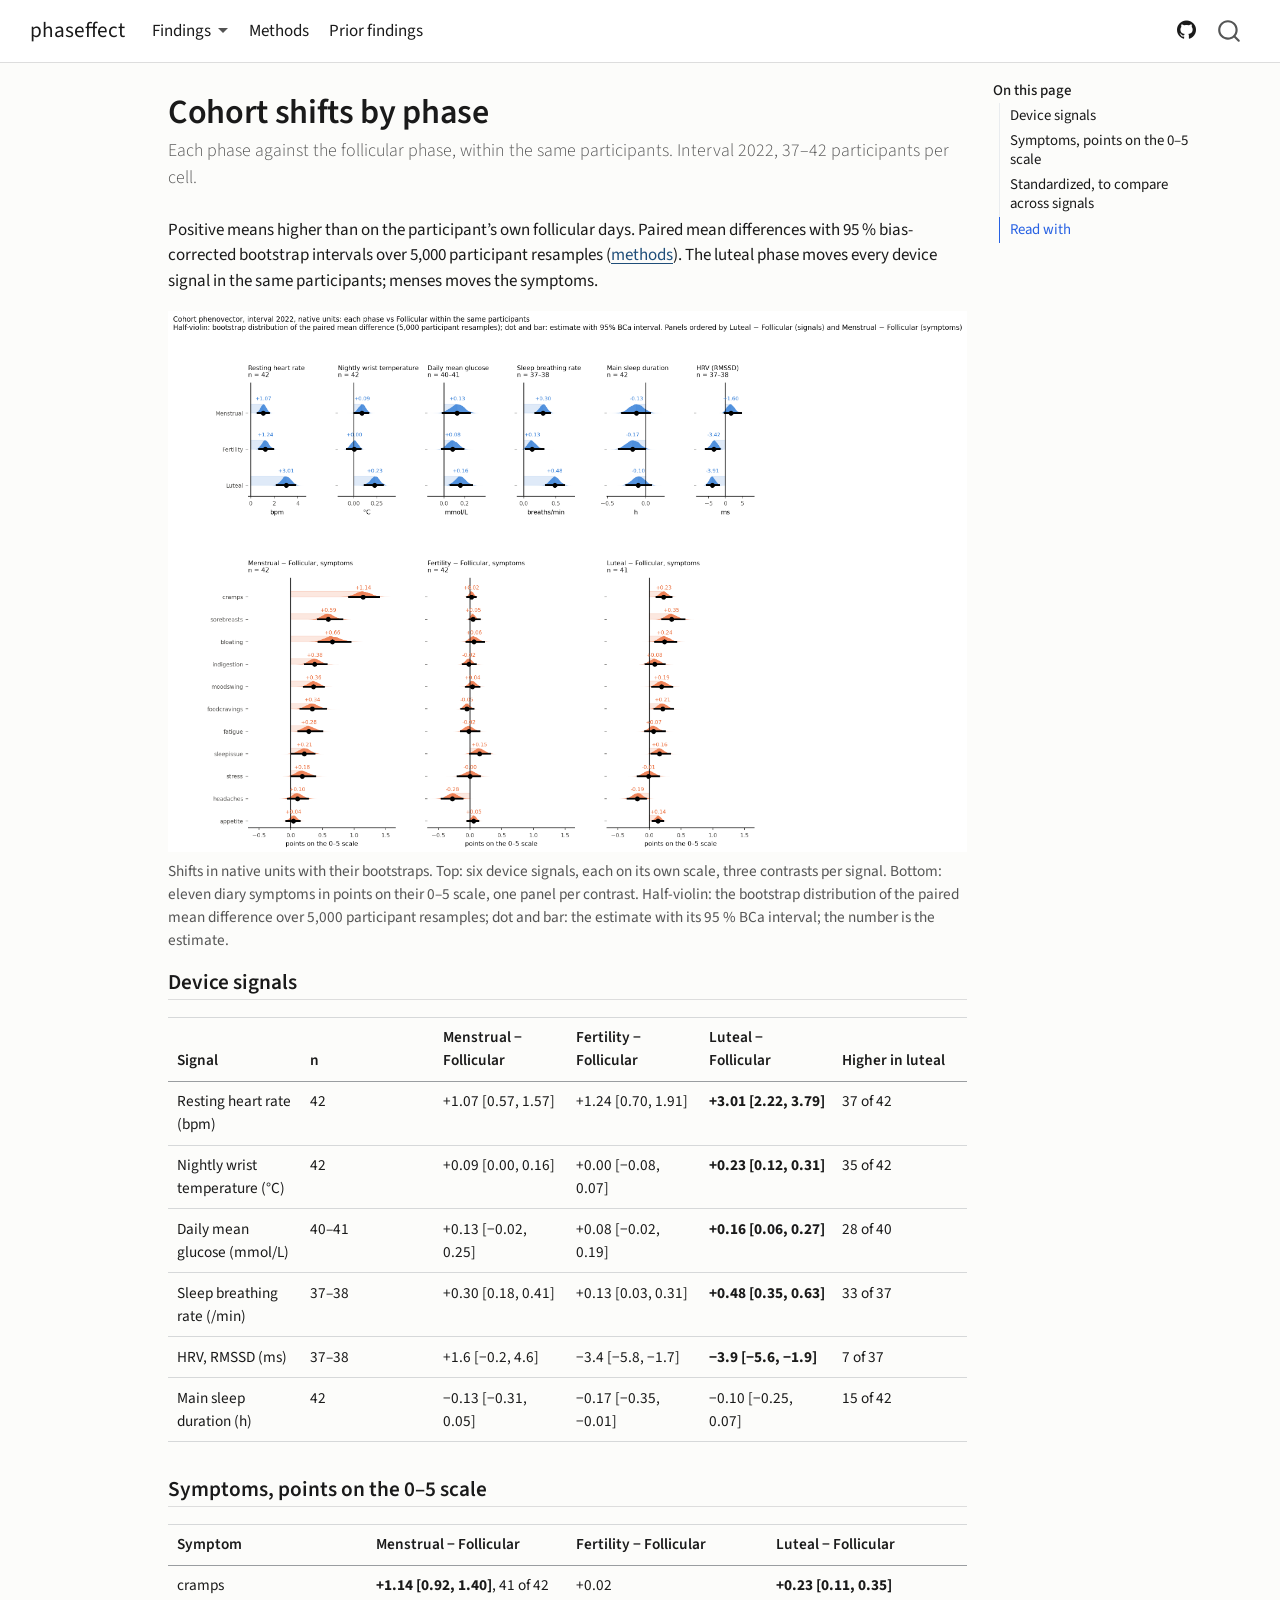
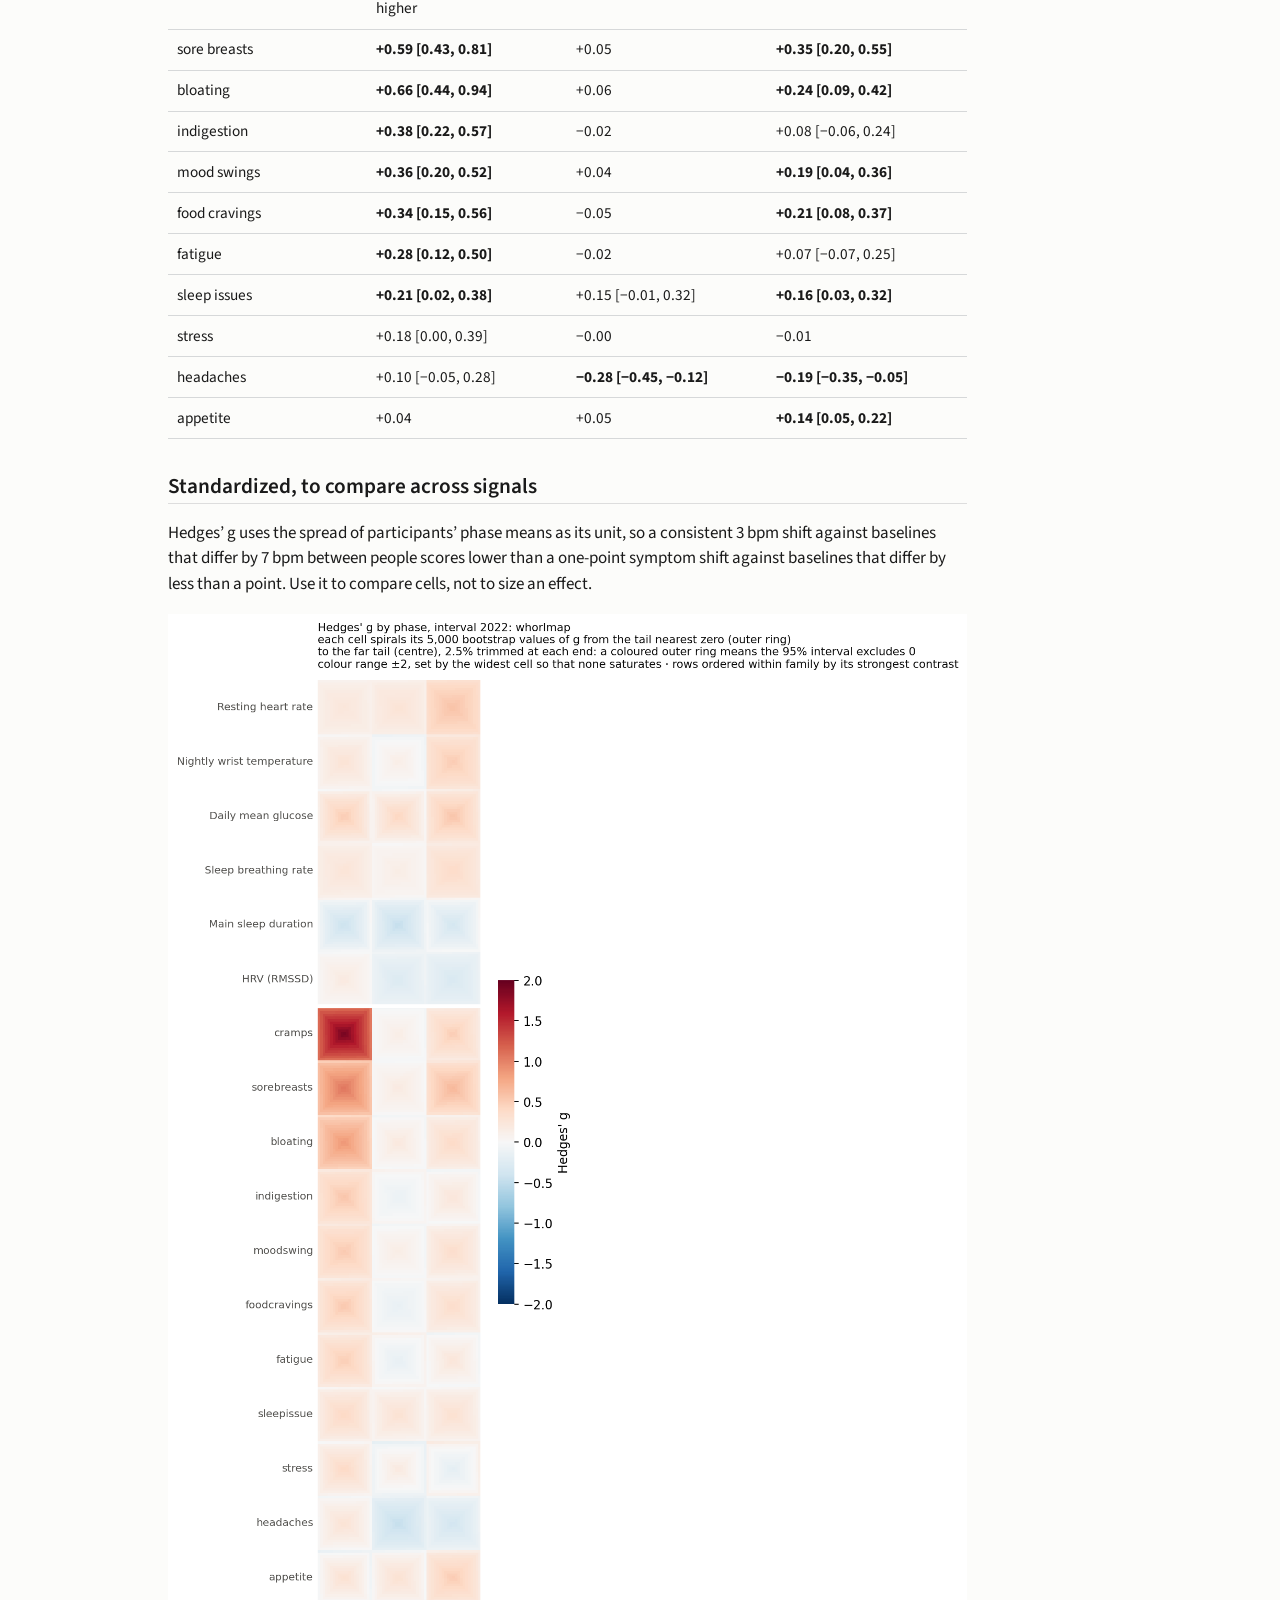
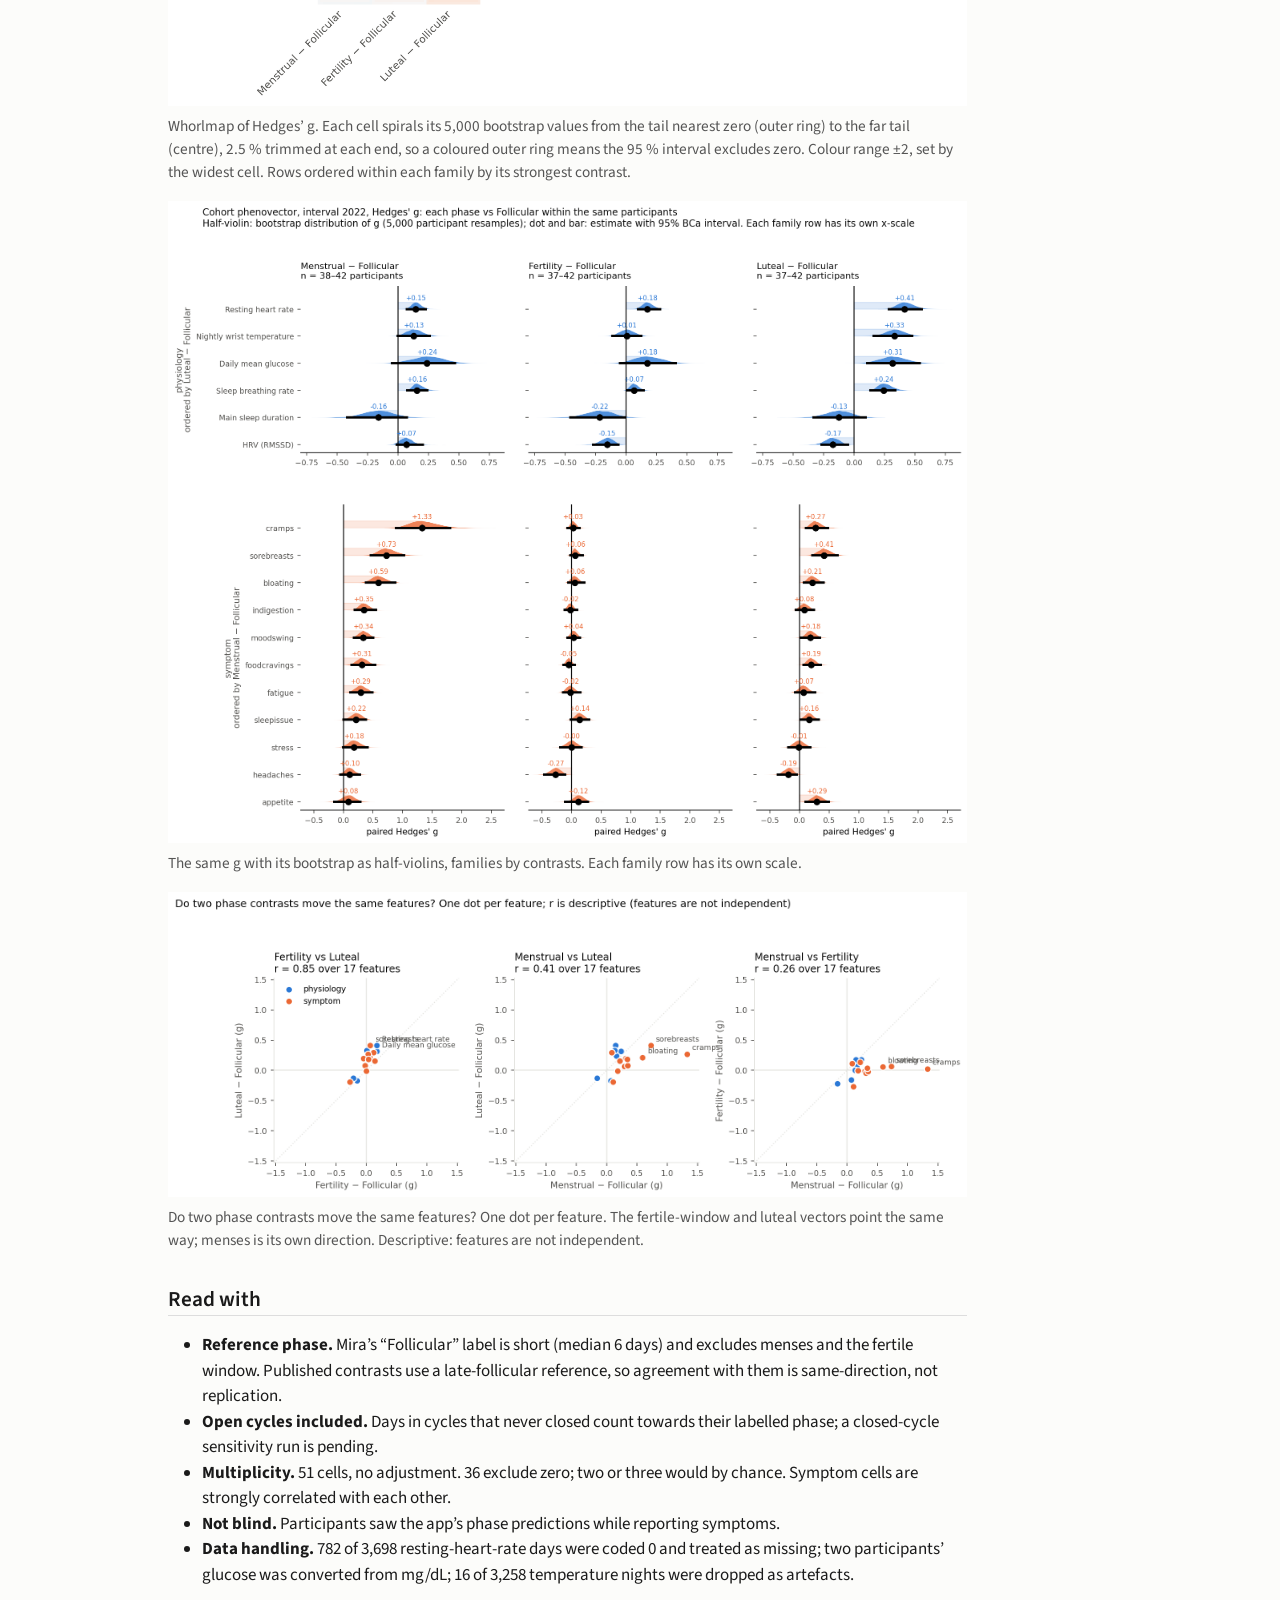
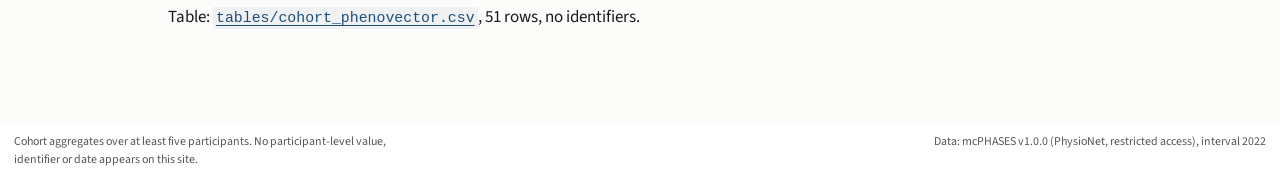
==== commit d60bc3fc: "update forest and whorl" ====
--- a/docs/cohort-shifts.html
+++ b/docs/cohort-shifts.html
@@ -169,8 +169,8 @@
 <p>Positive means higher than on the participant’s own follicular days. Paired mean differences with 95 % bias-corrected bootstrap intervals over 5,000 participant resamples (<a href="./methods.html">methods</a>). The luteal phase moves every device signal in the same participants; menses moves the symptoms.</p>
 <div class="quarto-figure quarto-figure-left">
 <figure class="figure">
-<p><img src="figures/F1_cohort_shifts.png" class="img-fluid figure-img"></p>
-<figcaption>Shifts in native units. Top: six device signals, each on its own scale, three contrasts per signal. Bottom: eleven diary symptoms in points on their 0–5 scale. Filled markers: the 95 % interval excludes zero.</figcaption>
+<p><img src="figures/P1_phenovector_forest.png" class="img-fluid figure-img"></p>
+<figcaption>Shifts in native units with their bootstraps. Top: six device signals, each on its own scale, three contrasts per signal. Bottom: eleven diary symptoms in points on their 0–5 scale, one panel per contrast. Half-violin: the bootstrap distribution of the paired mean difference over 5,000 participant resamples; dot and bar: the estimate with its 95 % BCa interval; the number is the estimate.</figcaption>
 </figure>
 </div>
 <section id="device-signals" class="level2">
@@ -338,8 +338,14 @@
 <p>Hedges’ g uses the spread of participants’ phase means as its unit, so a consistent 3 bpm shift against baselines that differ by 7 bpm between people scores lower than a one-point symptom shift against baselines that differ by less than a point. Use it to compare cells, not to size an effect.</p>
 <div class="quarto-figure quarto-figure-left">
 <figure class="figure">
-<p><img src="figures/P2_phenovector_heatmap.png" class="img-fluid figure-img"></p>
-<figcaption>Paired Hedges’ g by phase. Bold: 95 % interval excludes zero. Rows ordered within each family by its strongest contrast.</figcaption>
+<p><img src="figures/P2_phenovector_whorlmap.png" class="img-fluid figure-img"></p>
+<figcaption>Whorlmap of Hedges’ g. Each cell spirals its 5,000 bootstrap values from the tail nearest zero (outer ring) to the far tail (centre), 2.5 % trimmed at each end, so a coloured outer ring means the 95 % interval excludes zero. Colour range ±2, set by the widest cell. Rows ordered within each family by its strongest contrast.</figcaption>
+</figure>
+</div>
+<div class="quarto-figure quarto-figure-left">
+<figure class="figure">
+<p><img src="figures/P4_phenovector_forest_g.png" class="img-fluid figure-img"></p>
+<figcaption>The same g with its bootstrap as half-violins, families by contrasts. Each family row has its own scale.</figcaption>
 </figure>
 </div>
 <div class="quarto-figure quarto-figure-left">
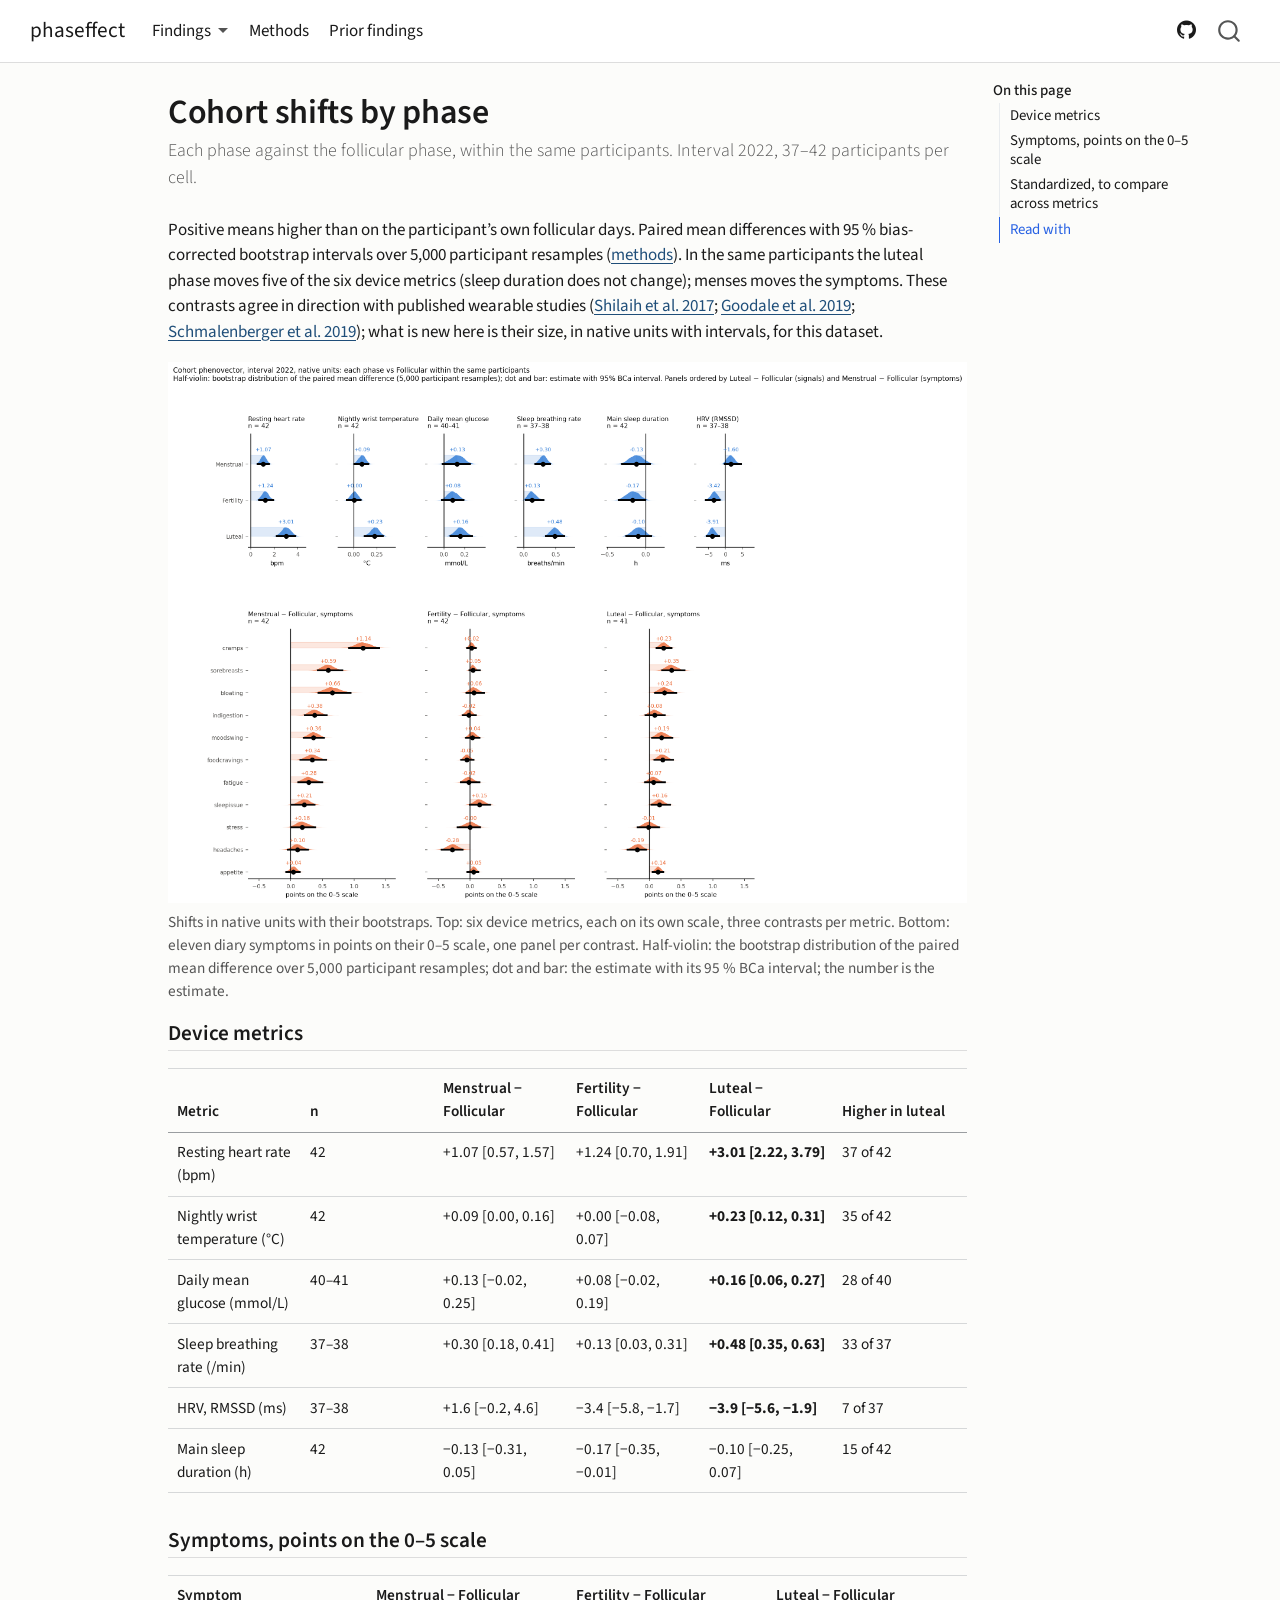
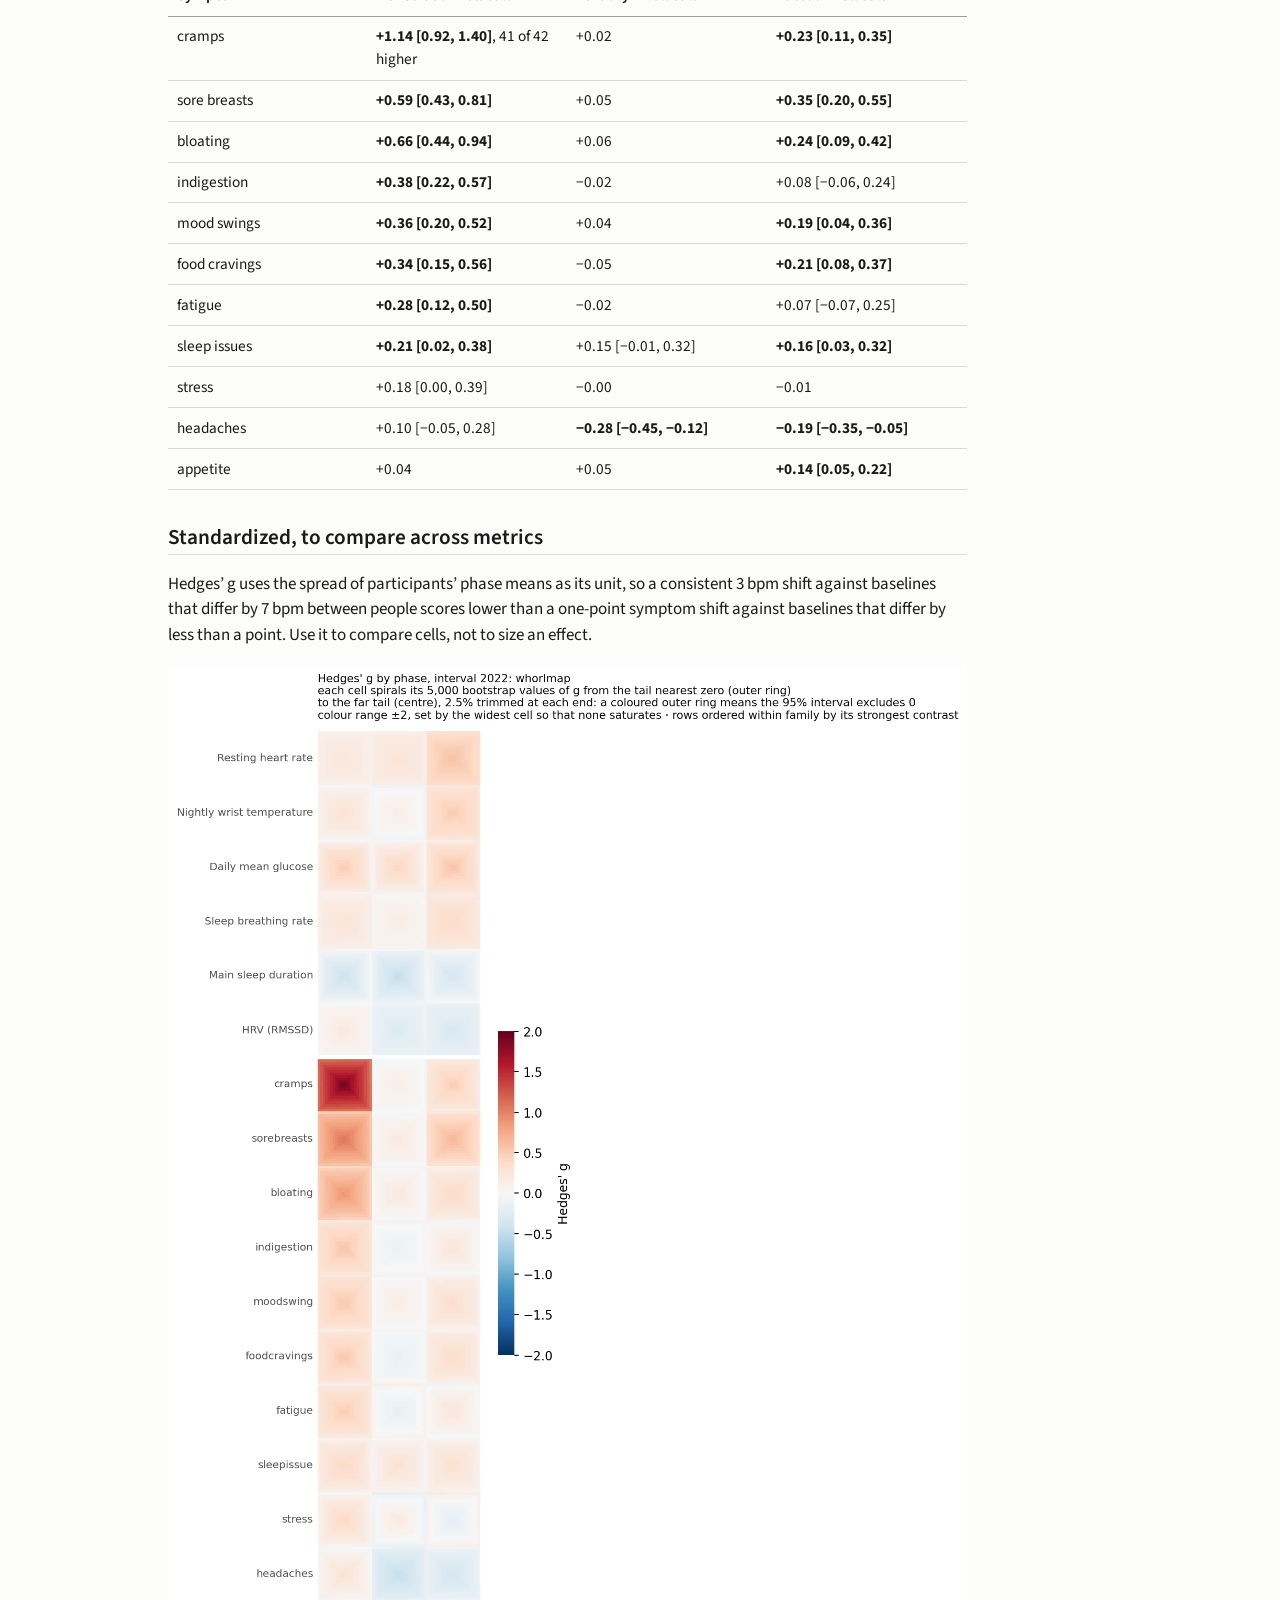
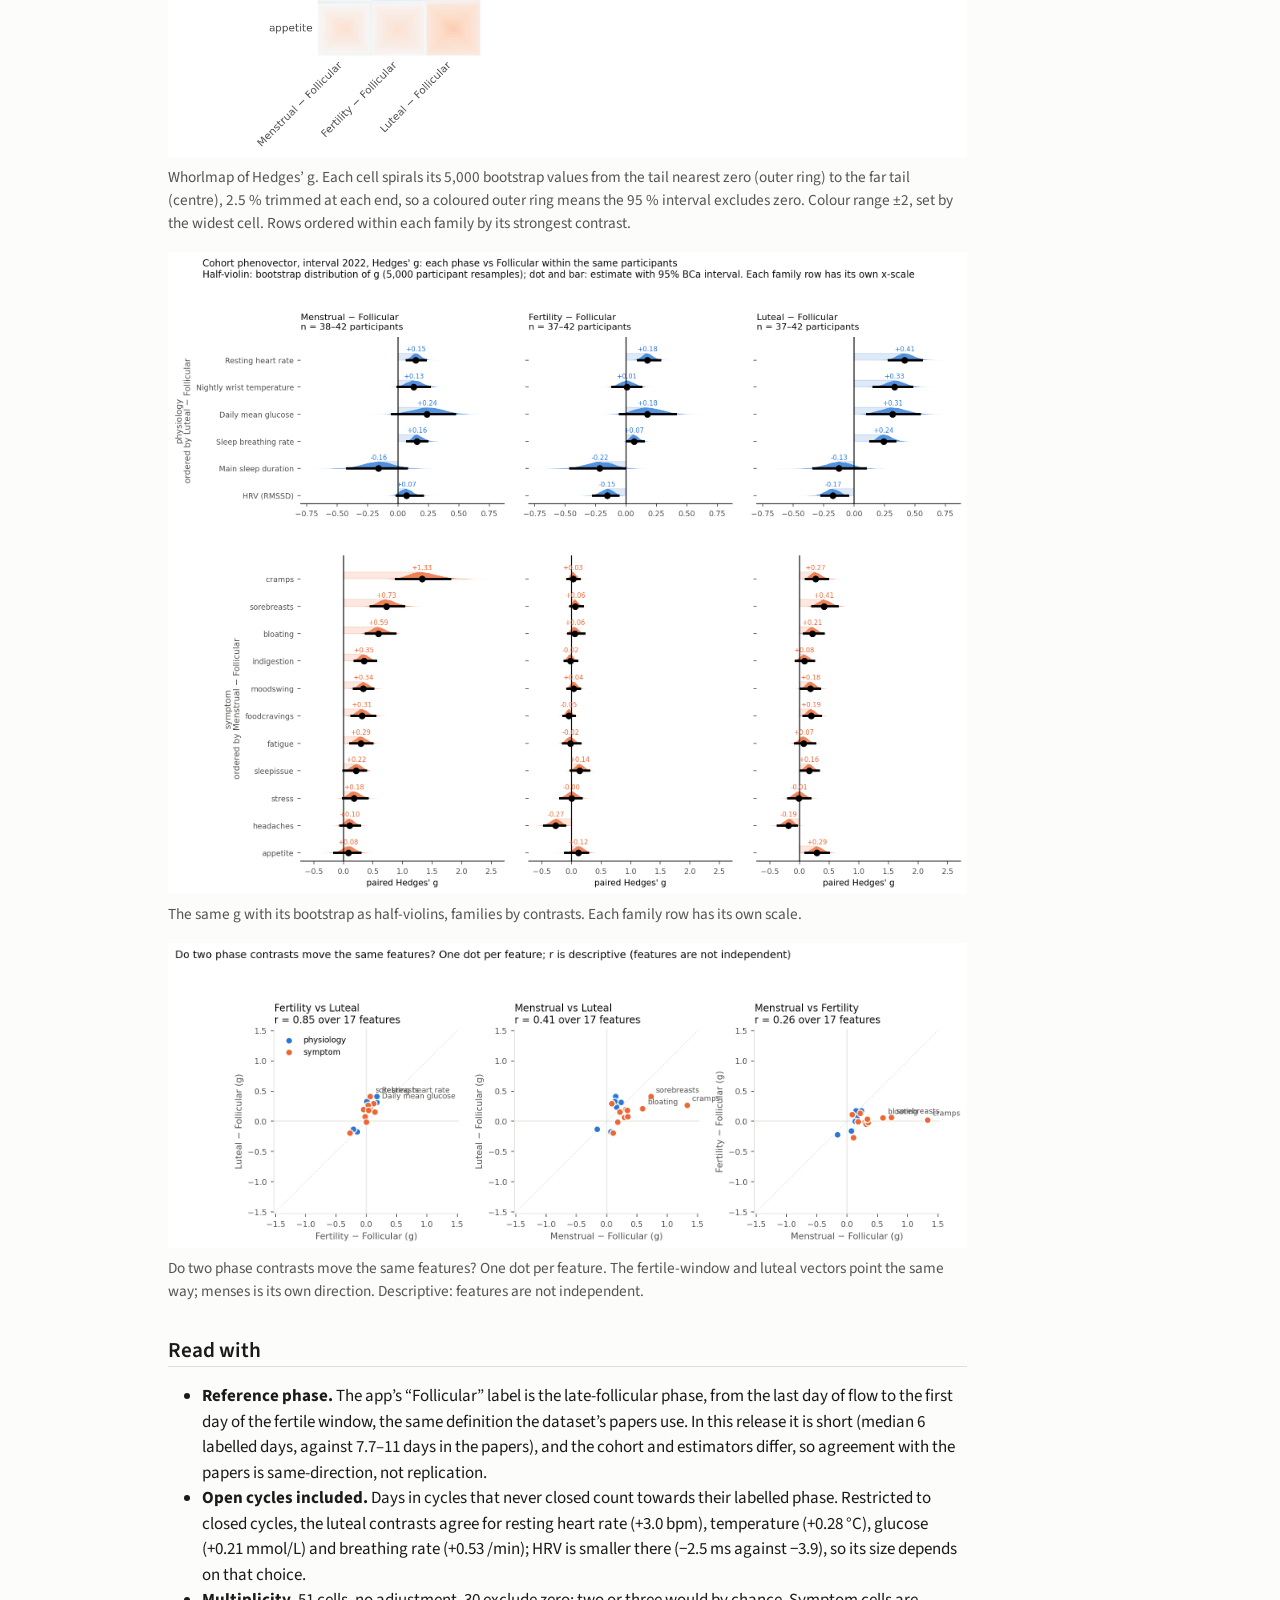
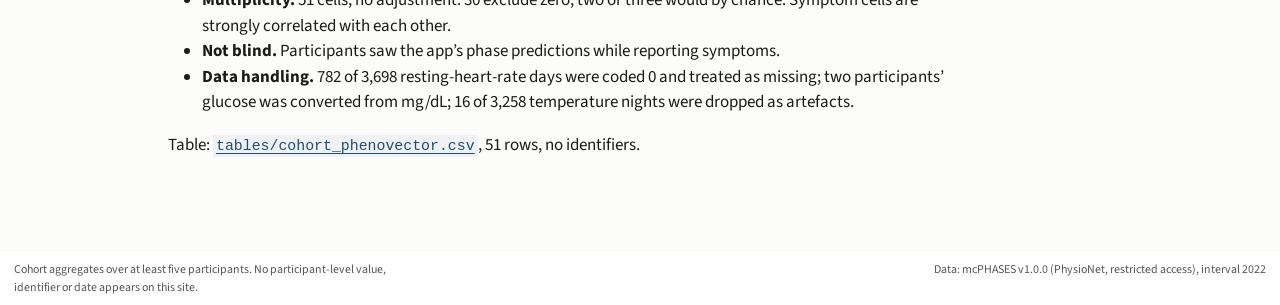
==== commit 31e0154f: "update analyses" ====
--- a/docs/cohort-shifts.html
+++ b/docs/cohort-shifts.html
@@ -136,9 +136,9 @@
     <h2 id="toc-title">On this page</h2>
    
   <ul class="collapse">
-  <li><a href="#device-signals" id="toc-device-signals" class="nav-link active" data-scroll-target="#device-signals">Device signals</a></li>
+  <li><a href="#device-metrics" id="toc-device-metrics" class="nav-link active" data-scroll-target="#device-metrics">Device metrics</a></li>
   <li><a href="#symptoms-points-on-the-05-scale" id="toc-symptoms-points-on-the-05-scale" class="nav-link" data-scroll-target="#symptoms-points-on-the-05-scale">Symptoms, points on the 0–5 scale</a></li>
-  <li><a href="#standardized-to-compare-across-signals" id="toc-standardized-to-compare-across-signals" class="nav-link" data-scroll-target="#standardized-to-compare-across-signals">Standardized, to compare across signals</a></li>
+  <li><a href="#standardized-to-compare-across-metrics" id="toc-standardized-to-compare-across-metrics" class="nav-link" data-scroll-target="#standardized-to-compare-across-metrics">Standardized, to compare across metrics</a></li>
   <li><a href="#read-with" id="toc-read-with" class="nav-link" data-scroll-target="#read-with">Read with</a></li>
   </ul>
 </nav>
@@ -166,15 +166,15 @@
 </header>
 
 
-<p>Positive means higher than on the participant’s own follicular days. Paired mean differences with 95 % bias-corrected bootstrap intervals over 5,000 participant resamples (<a href="./methods.html">methods</a>). The luteal phase moves every device signal in the same participants; menses moves the symptoms.</p>
+<p>Positive means higher than on the participant’s own follicular days. Paired mean differences with 95 % bias-corrected bootstrap intervals over 5,000 participant resamples (<a href="./methods.html">methods</a>). In the same participants the luteal phase moves five of the six device metrics (sleep duration does not change); menses moves the symptoms. These contrasts agree in direction with published wearable studies (<a href="https://doi.org/10.1038/s41598-017-01433-9">Shilaih et al.&nbsp;2017</a>; <a href="https://doi.org/10.2196/13404">Goodale et al.&nbsp;2019</a>; <a href="https://doi.org/10.3390/jcm8111946">Schmalenberger et al.&nbsp;2019</a>); what is new here is their size, in native units with intervals, for this dataset.</p>
 <div class="quarto-figure quarto-figure-left">
 <figure class="figure">
 <p><img src="figures/P1_phenovector_forest.png" class="img-fluid figure-img"></p>
-<figcaption>Shifts in native units with their bootstraps. Top: six device signals, each on its own scale, three contrasts per signal. Bottom: eleven diary symptoms in points on their 0–5 scale, one panel per contrast. Half-violin: the bootstrap distribution of the paired mean difference over 5,000 participant resamples; dot and bar: the estimate with its 95 % BCa interval; the number is the estimate.</figcaption>
+<figcaption>Shifts in native units with their bootstraps. Top: six device metrics, each on its own scale, three contrasts per metric. Bottom: eleven diary symptoms in points on their 0–5 scale, one panel per contrast. Half-violin: the bootstrap distribution of the paired mean difference over 5,000 participant resamples; dot and bar: the estimate with its 95 % BCa interval; the number is the estimate.</figcaption>
 </figure>
 </div>
-<section id="device-signals" class="level2">
-<h2 class="anchored" data-anchor-id="device-signals">Device signals</h2>
+<section id="device-metrics" class="level2">
+<h2 class="anchored" data-anchor-id="device-metrics">Device metrics</h2>
 <table class="caption-top table">
 <colgroup>
 <col style="width: 16%">
@@ -186,7 +186,7 @@
 </colgroup>
 <thead>
 <tr class="header">
-<th>Signal</th>
+<th>Metric</th>
 <th>n</th>
 <th>Menstrual − Follicular</th>
 <th>Fertility − Follicular</th>
@@ -333,8 +333,8 @@
 </tbody>
 </table>
 </section>
-<section id="standardized-to-compare-across-signals" class="level2">
-<h2 class="anchored" data-anchor-id="standardized-to-compare-across-signals">Standardized, to compare across signals</h2>
+<section id="standardized-to-compare-across-metrics" class="level2">
+<h2 class="anchored" data-anchor-id="standardized-to-compare-across-metrics">Standardized, to compare across metrics</h2>
 <p>Hedges’ g uses the spread of participants’ phase means as its unit, so a consistent 3 bpm shift against baselines that differ by 7 bpm between people scores lower than a one-point symptom shift against baselines that differ by less than a point. Use it to compare cells, not to size an effect.</p>
 <div class="quarto-figure quarto-figure-left">
 <figure class="figure">
@@ -358,9 +358,9 @@
 <section id="read-with" class="level2">
 <h2 class="anchored" data-anchor-id="read-with">Read with</h2>
 <ul>
-<li><strong>Reference phase.</strong> Mira’s “Follicular” label is short (median 6 days) and excludes menses and the fertile window. Published contrasts use a late-follicular reference, so agreement with them is same-direction, not replication.</li>
-<li><strong>Open cycles included.</strong> Days in cycles that never closed count towards their labelled phase; a closed-cycle sensitivity run is pending.</li>
-<li><strong>Multiplicity.</strong> 51 cells, no adjustment. 36 exclude zero; two or three would by chance. Symptom cells are strongly correlated with each other.</li>
+<li><strong>Reference phase.</strong> The app’s “Follicular” label is the late-follicular phase, from the last day of flow to the first day of the fertile window, the same definition the dataset’s papers use. In this release it is short (median 6 labelled days, against 7.7–11 days in the papers), and the cohort and estimators differ, so agreement with the papers is same-direction, not replication.</li>
+<li><strong>Open cycles included.</strong> Days in cycles that never closed count towards their labelled phase. Restricted to closed cycles, the luteal contrasts agree for resting heart rate (+3.0 bpm), temperature (+0.28 °C), glucose (+0.21 mmol/L) and breathing rate (+0.53 /min); HRV is smaller there (−2.5 ms against −3.9), so its size depends on that choice.</li>
+<li><strong>Multiplicity.</strong> 51 cells, no adjustment. 30 exclude zero; two or three would by chance. Symptom cells are strongly correlated with each other.</li>
 <li><strong>Not blind.</strong> Participants saw the app’s phase predictions while reporting symptoms.</li>
 <li><strong>Data handling.</strong> 782 of 3,698 resting-heart-rate days were coded 0 and treated as missing; two participants’ glucose was converted from mg/dL; 16 of 3,258 temperature nights were dropped as artefacts.</li>
 </ul>
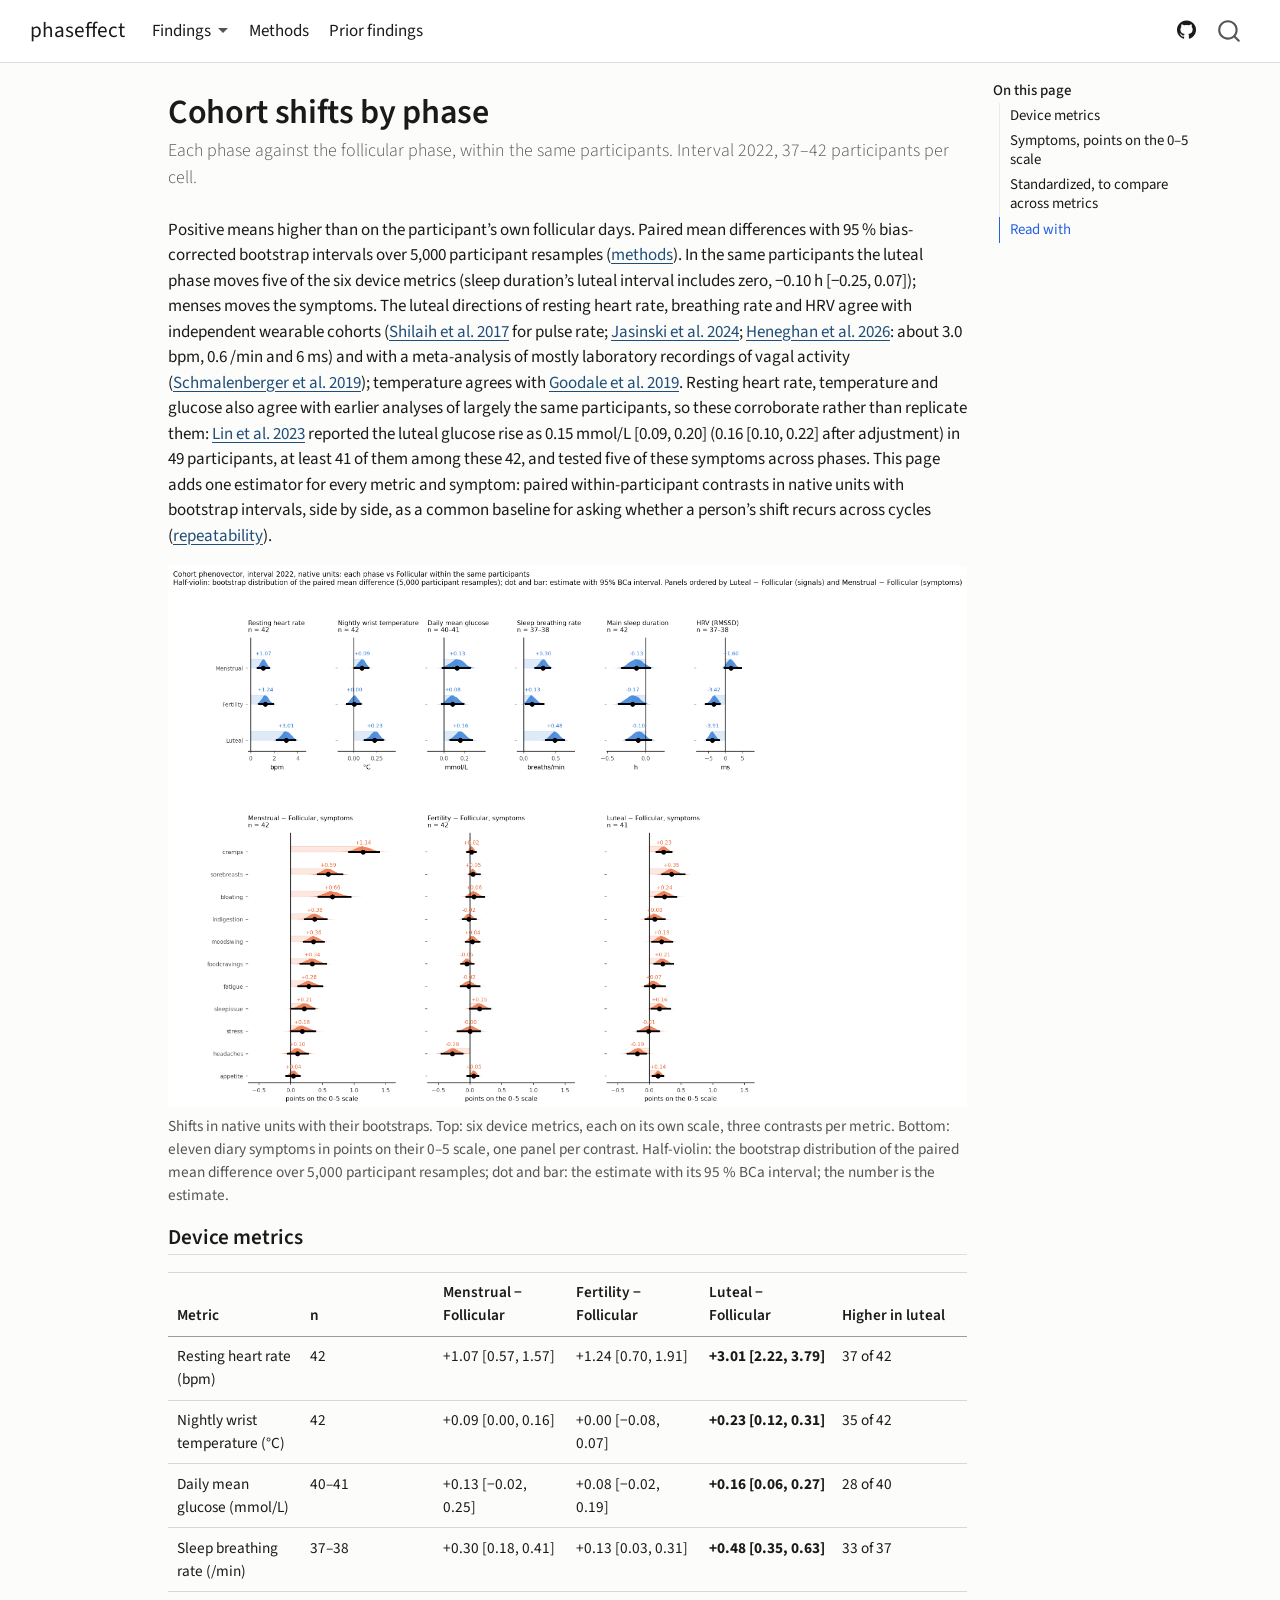
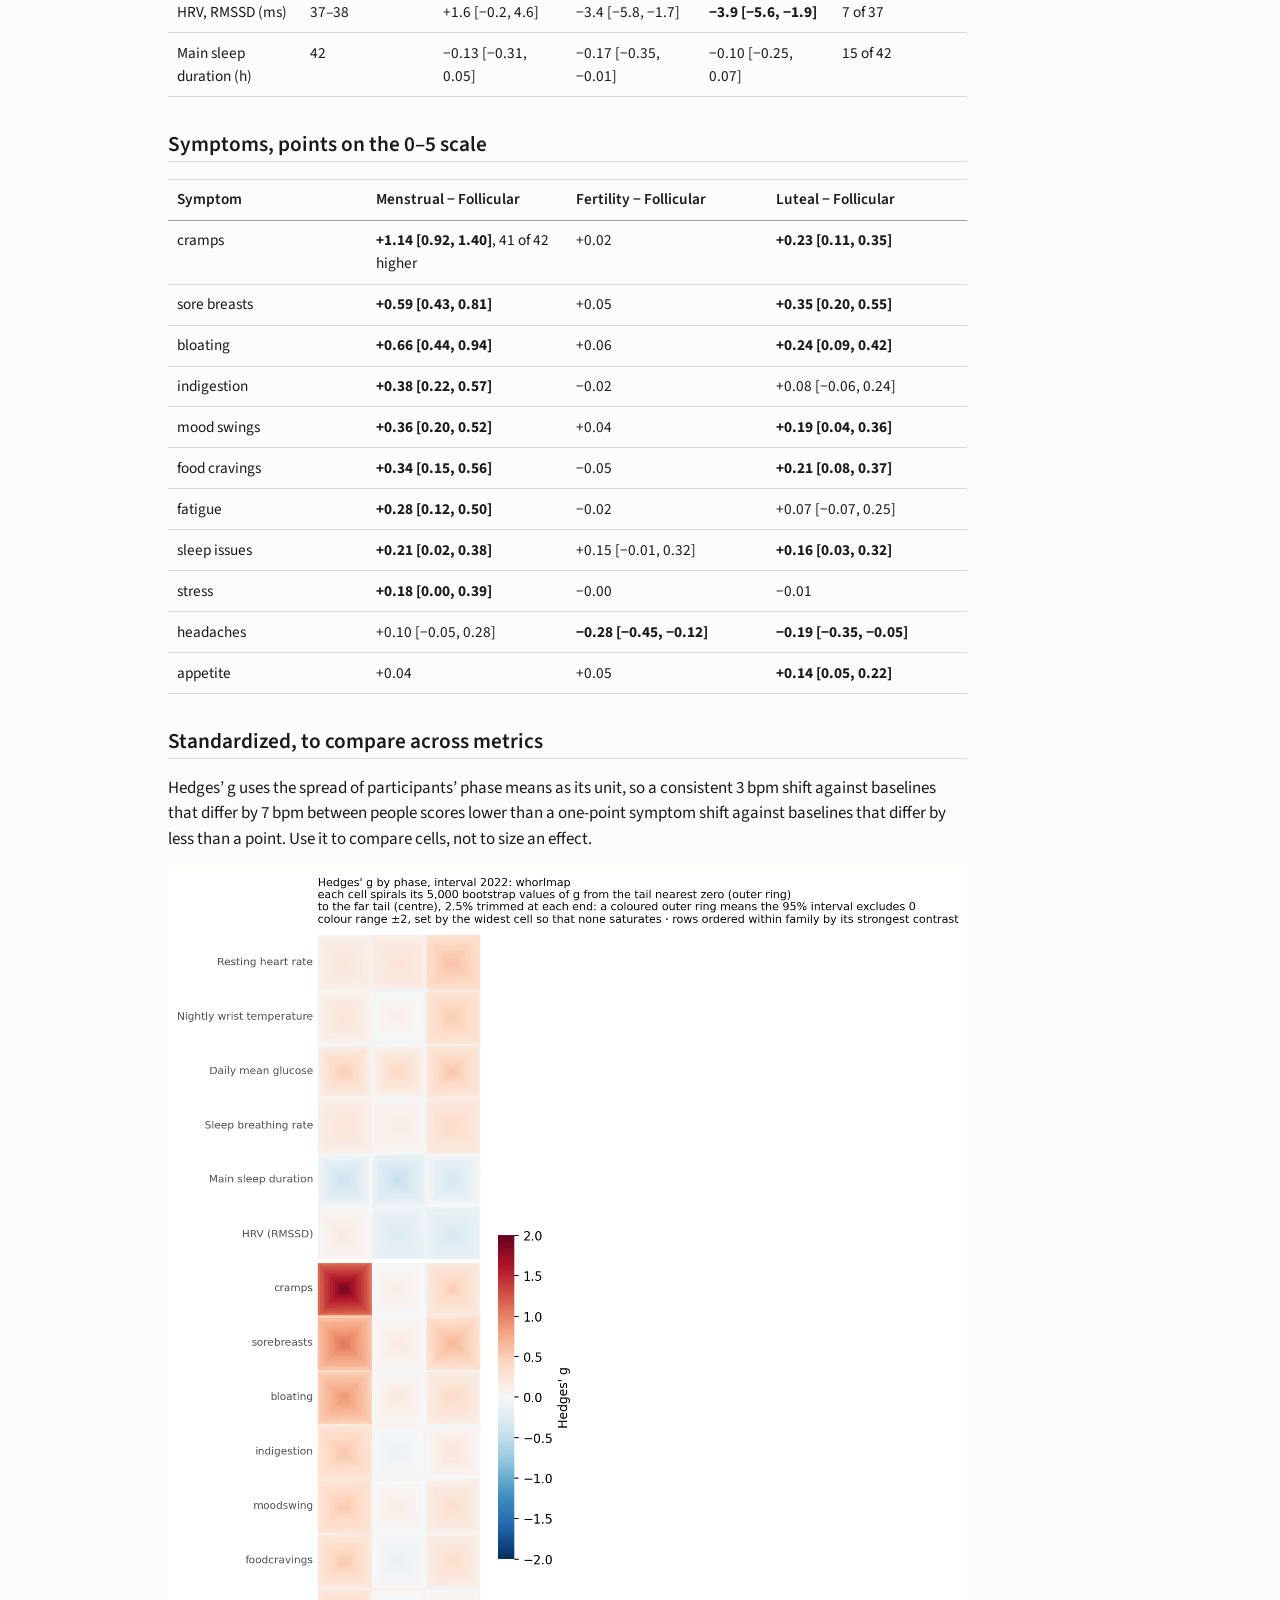
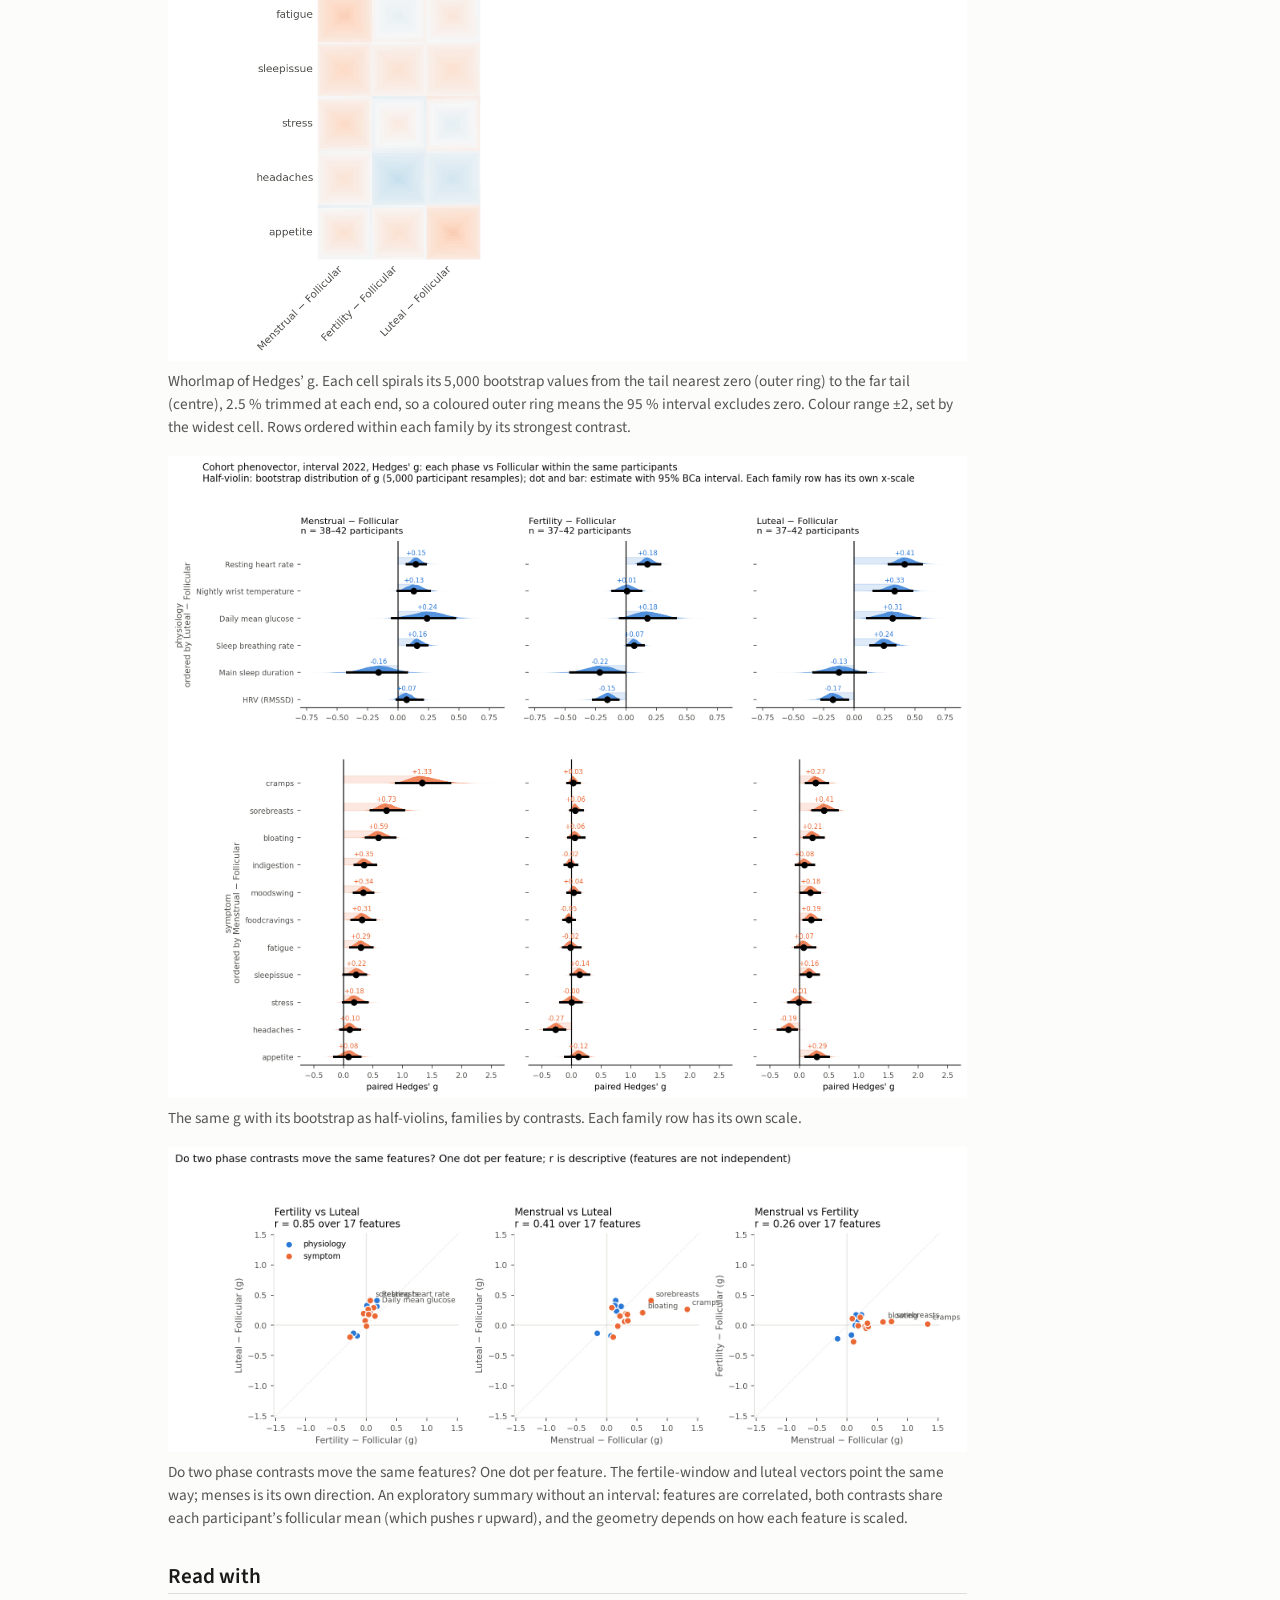
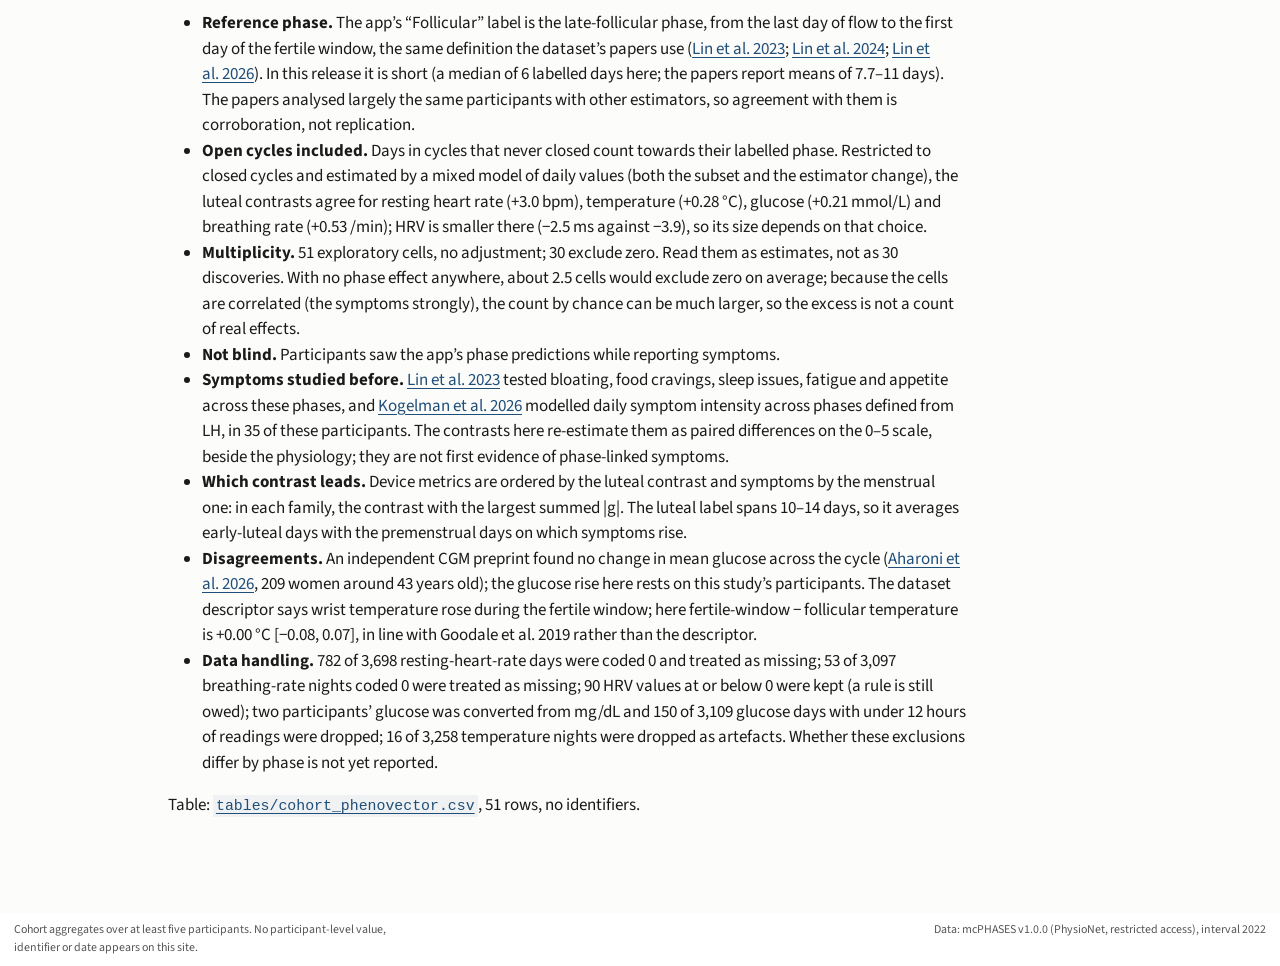
==== commit 40d50b05: "update repeatability" ====
--- a/docs/cohort-shifts.html
+++ b/docs/cohort-shifts.html
@@ -166,7 +166,7 @@
 </header>
 
 
-<p>Positive means higher than on the participant’s own follicular days. Paired mean differences with 95 % bias-corrected bootstrap intervals over 5,000 participant resamples (<a href="./methods.html">methods</a>). In the same participants the luteal phase moves five of the six device metrics (sleep duration does not change); menses moves the symptoms. These contrasts agree in direction with published wearable studies (<a href="https://doi.org/10.1038/s41598-017-01433-9">Shilaih et al.&nbsp;2017</a>; <a href="https://doi.org/10.2196/13404">Goodale et al.&nbsp;2019</a>; <a href="https://doi.org/10.3390/jcm8111946">Schmalenberger et al.&nbsp;2019</a>); what is new here is their size, in native units with intervals, for this dataset.</p>
+<p>Positive means higher than on the participant’s own follicular days. Paired mean differences with 95 % bias-corrected bootstrap intervals over 5,000 participant resamples (<a href="./methods.html">methods</a>). In the same participants the luteal phase moves five of the six device metrics (sleep duration’s luteal interval includes zero, −0.10 h [−0.25, 0.07]); menses moves the symptoms. The luteal directions of resting heart rate, breathing rate and HRV agree with independent wearable cohorts (<a href="https://doi.org/10.1038/s41598-017-01433-9">Shilaih et al.&nbsp;2017</a> for pulse rate; <a href="https://doi.org/10.1038/s41746-024-01394-0">Jasinski et al.&nbsp;2024</a>; <a href="https://doi.org/10.1177/17455057261503611">Heneghan et al.&nbsp;2026</a>: about 3.0 bpm, 0.6 /min and 6 ms) and with a meta-analysis of mostly laboratory recordings of vagal activity (<a href="https://doi.org/10.3390/jcm8111946">Schmalenberger et al.&nbsp;2019</a>); temperature agrees with <a href="https://doi.org/10.2196/13404">Goodale et al.&nbsp;2019</a>. Resting heart rate, temperature and glucose also agree with earlier analyses of largely the same participants, so these corroborate rather than replicate them: <a href="https://doi.org/10.1038/s41746-023-00884-x">Lin et al.&nbsp;2023</a> reported the luteal glucose rise as 0.15 mmol/L [0.09, 0.20] (0.16 [0.10, 0.22] after adjustment) in 49 participants, at least 41 of them among these 42, and tested five of these symptoms across phases. This page adds one estimator for every metric and symptom: paired within-participant contrasts in native units with bootstrap intervals, side by side, as a common baseline for asking whether a person’s shift recurs across cycles (<a href="./repeatability.html">repeatability</a>).</p>
 <div class="quarto-figure quarto-figure-left">
 <figure class="figure">
 <p><img src="figures/P1_phenovector_forest.png" class="img-fluid figure-img"></p>
@@ -314,7 +314,7 @@
 </tr>
 <tr class="odd">
 <td>stress</td>
-<td>+0.18 [0.00, 0.39]</td>
+<td><strong>+0.18 [0.00, 0.39]</strong></td>
 <td>−0.00</td>
 <td>−0.01</td>
 </tr>
@@ -351,18 +351,21 @@
 <div class="quarto-figure quarto-figure-left">
 <figure class="figure">
 <p><img src="figures/P3_vector_pairs.png" class="img-fluid figure-img"></p>
-<figcaption>Do two phase contrasts move the same features? One dot per feature. The fertile-window and luteal vectors point the same way; menses is its own direction. Descriptive: features are not independent.</figcaption>
+<figcaption>Do two phase contrasts move the same features? One dot per feature. The fertile-window and luteal vectors point the same way; menses is its own direction. An exploratory summary without an interval: features are correlated, both contrasts share each participant’s follicular mean (which pushes r upward), and the geometry depends on how each feature is scaled.</figcaption>
 </figure>
 </div>
 </section>
 <section id="read-with" class="level2">
 <h2 class="anchored" data-anchor-id="read-with">Read with</h2>
 <ul>
-<li><strong>Reference phase.</strong> The app’s “Follicular” label is the late-follicular phase, from the last day of flow to the first day of the fertile window, the same definition the dataset’s papers use. In this release it is short (median 6 labelled days, against 7.7–11 days in the papers), and the cohort and estimators differ, so agreement with the papers is same-direction, not replication.</li>
-<li><strong>Open cycles included.</strong> Days in cycles that never closed count towards their labelled phase. Restricted to closed cycles, the luteal contrasts agree for resting heart rate (+3.0 bpm), temperature (+0.28 °C), glucose (+0.21 mmol/L) and breathing rate (+0.53 /min); HRV is smaller there (−2.5 ms against −3.9), so its size depends on that choice.</li>
-<li><strong>Multiplicity.</strong> 51 cells, no adjustment. 30 exclude zero; two or three would by chance. Symptom cells are strongly correlated with each other.</li>
+<li><strong>Reference phase.</strong> The app’s “Follicular” label is the late-follicular phase, from the last day of flow to the first day of the fertile window, the same definition the dataset’s papers use (<a href="https://doi.org/10.1038/s41746-023-00884-x">Lin et al.&nbsp;2023</a>; <a href="https://doi.org/10.1038/s44294-024-00037-9">Lin et al.&nbsp;2024</a>; <a href="https://doi.org/10.1038/s41597-026-06805-3">Lin et al.&nbsp;2026</a>). In this release it is short (a median of 6 labelled days here; the papers report means of 7.7–11 days). The papers analysed largely the same participants with other estimators, so agreement with them is corroboration, not replication.</li>
+<li><strong>Open cycles included.</strong> Days in cycles that never closed count towards their labelled phase. Restricted to closed cycles and estimated by a mixed model of daily values (both the subset and the estimator change), the luteal contrasts agree for resting heart rate (+3.0 bpm), temperature (+0.28 °C), glucose (+0.21 mmol/L) and breathing rate (+0.53 /min); HRV is smaller there (−2.5 ms against −3.9), so its size depends on that choice.</li>
+<li><strong>Multiplicity.</strong> 51 exploratory cells, no adjustment; 30 exclude zero. Read them as estimates, not as 30 discoveries. With no phase effect anywhere, about 2.5 cells would exclude zero on average; because the cells are correlated (the symptoms strongly), the count by chance can be much larger, so the excess is not a count of real effects.</li>
 <li><strong>Not blind.</strong> Participants saw the app’s phase predictions while reporting symptoms.</li>
-<li><strong>Data handling.</strong> 782 of 3,698 resting-heart-rate days were coded 0 and treated as missing; two participants’ glucose was converted from mg/dL; 16 of 3,258 temperature nights were dropped as artefacts.</li>
+<li><strong>Symptoms studied before.</strong> <a href="https://doi.org/10.1038/s41746-023-00884-x">Lin et al.&nbsp;2023</a> tested bloating, food cravings, sleep issues, fatigue and appetite across these phases, and <a href="https://doi.org/10.64898/2026.08.07.743463">Kogelman et al.&nbsp;2026</a> modelled daily symptom intensity across phases defined from LH, in 35 of these participants. The contrasts here re-estimate them as paired differences on the 0–5 scale, beside the physiology; they are not first evidence of phase-linked symptoms.</li>
+<li><strong>Which contrast leads.</strong> Device metrics are ordered by the luteal contrast and symptoms by the menstrual one: in each family, the contrast with the largest summed |g|. The luteal label spans 10–14 days, so it averages early-luteal days with the premenstrual days on which symptoms rise.</li>
+<li><strong>Disagreements.</strong> An independent CGM preprint found no change in mean glucose across the cycle (<a href="https://doi.org/10.64898/2026.10.14.26365513">Aharoni et al.&nbsp;2026</a>, 209 women around 43 years old); the glucose rise here rests on this study’s participants. The dataset descriptor says wrist temperature rose during the fertile window; here fertile-window − follicular temperature is +0.00 °C [−0.08, 0.07], in line with Goodale et al.&nbsp;2019 rather than the descriptor.</li>
+<li><strong>Data handling.</strong> 782 of 3,698 resting-heart-rate days were coded 0 and treated as missing; 53 of 3,097 breathing-rate nights coded 0 were treated as missing; 90 HRV values at or below 0 were kept (a rule is still owed); two participants’ glucose was converted from mg/dL and 150 of 3,109 glucose days with under 12 hours of readings were dropped; 16 of 3,258 temperature nights were dropped as artefacts. Whether these exclusions differ by phase is not yet reported.</li>
 </ul>
 <p>Table: <a href="tables/cohort_phenovector.csv"><code>tables/cohort_phenovector.csv</code></a>, 51 rows, no identifiers.</p>
 
